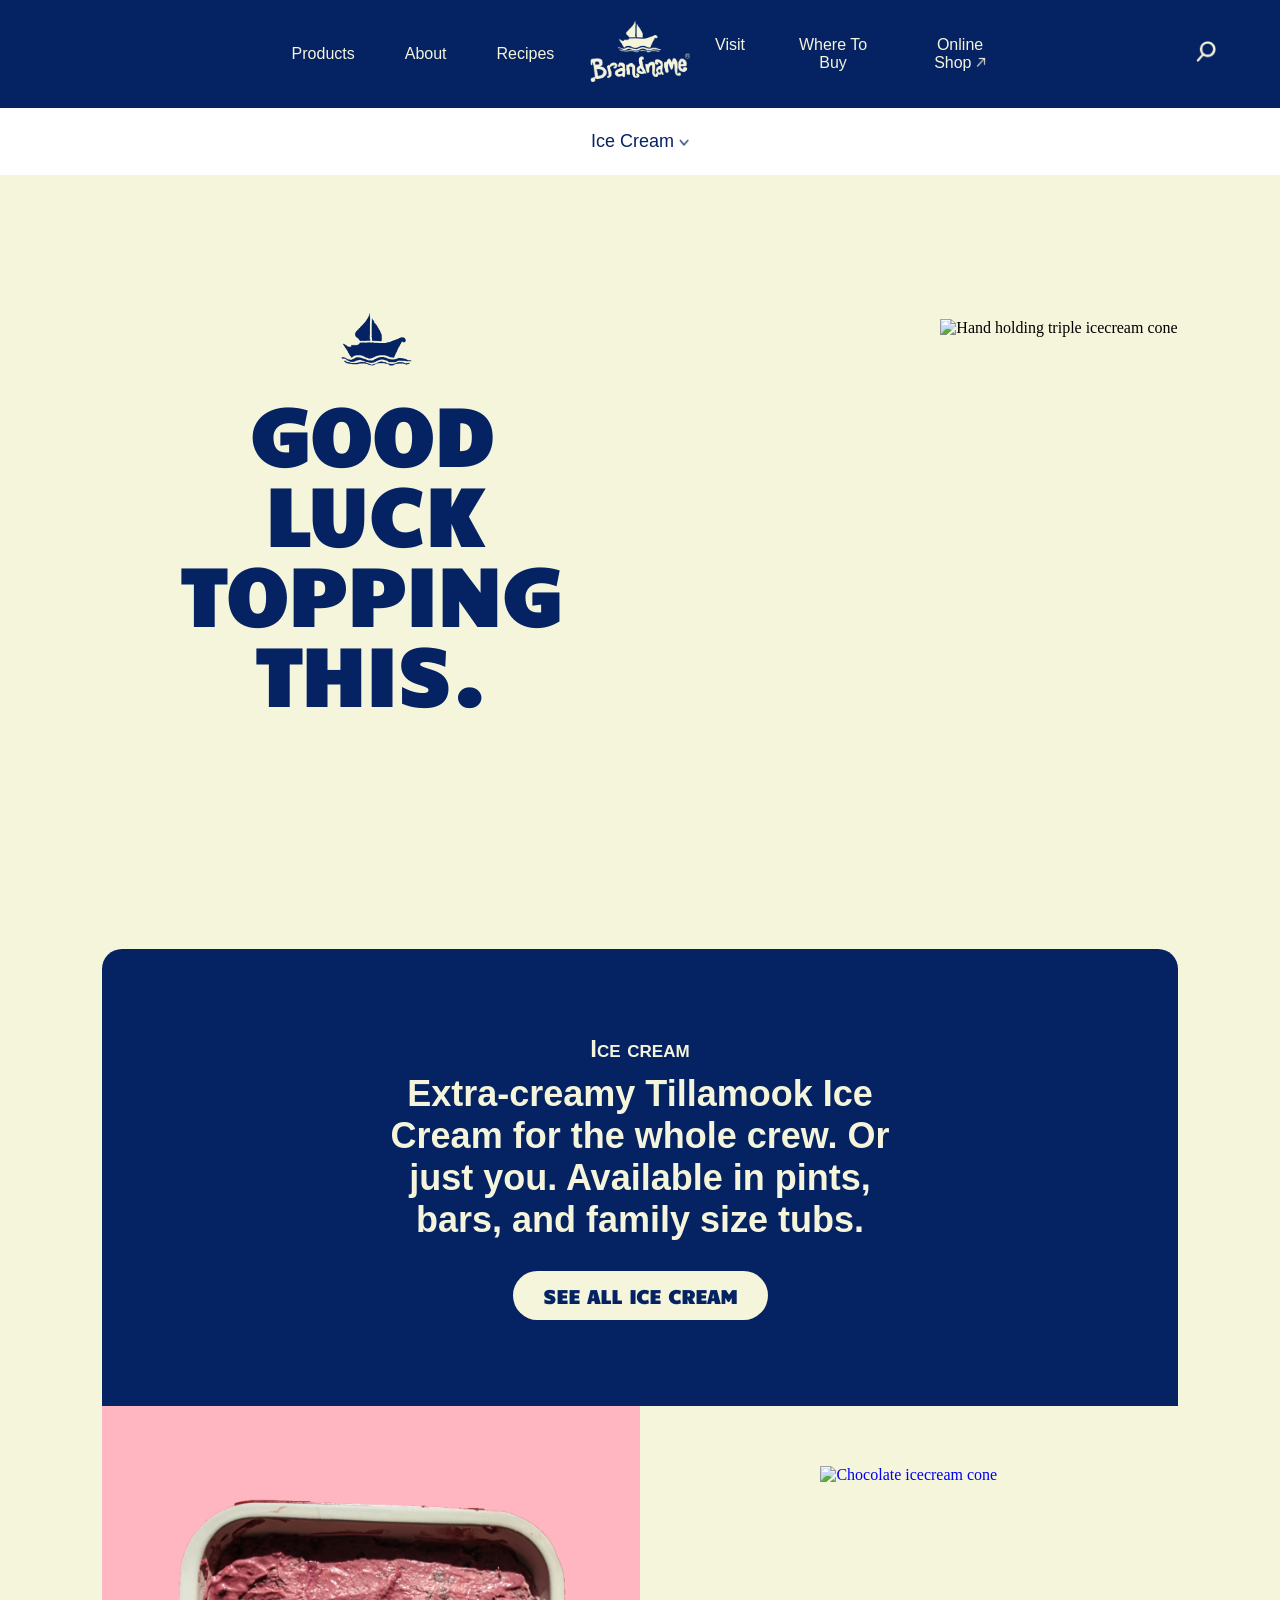
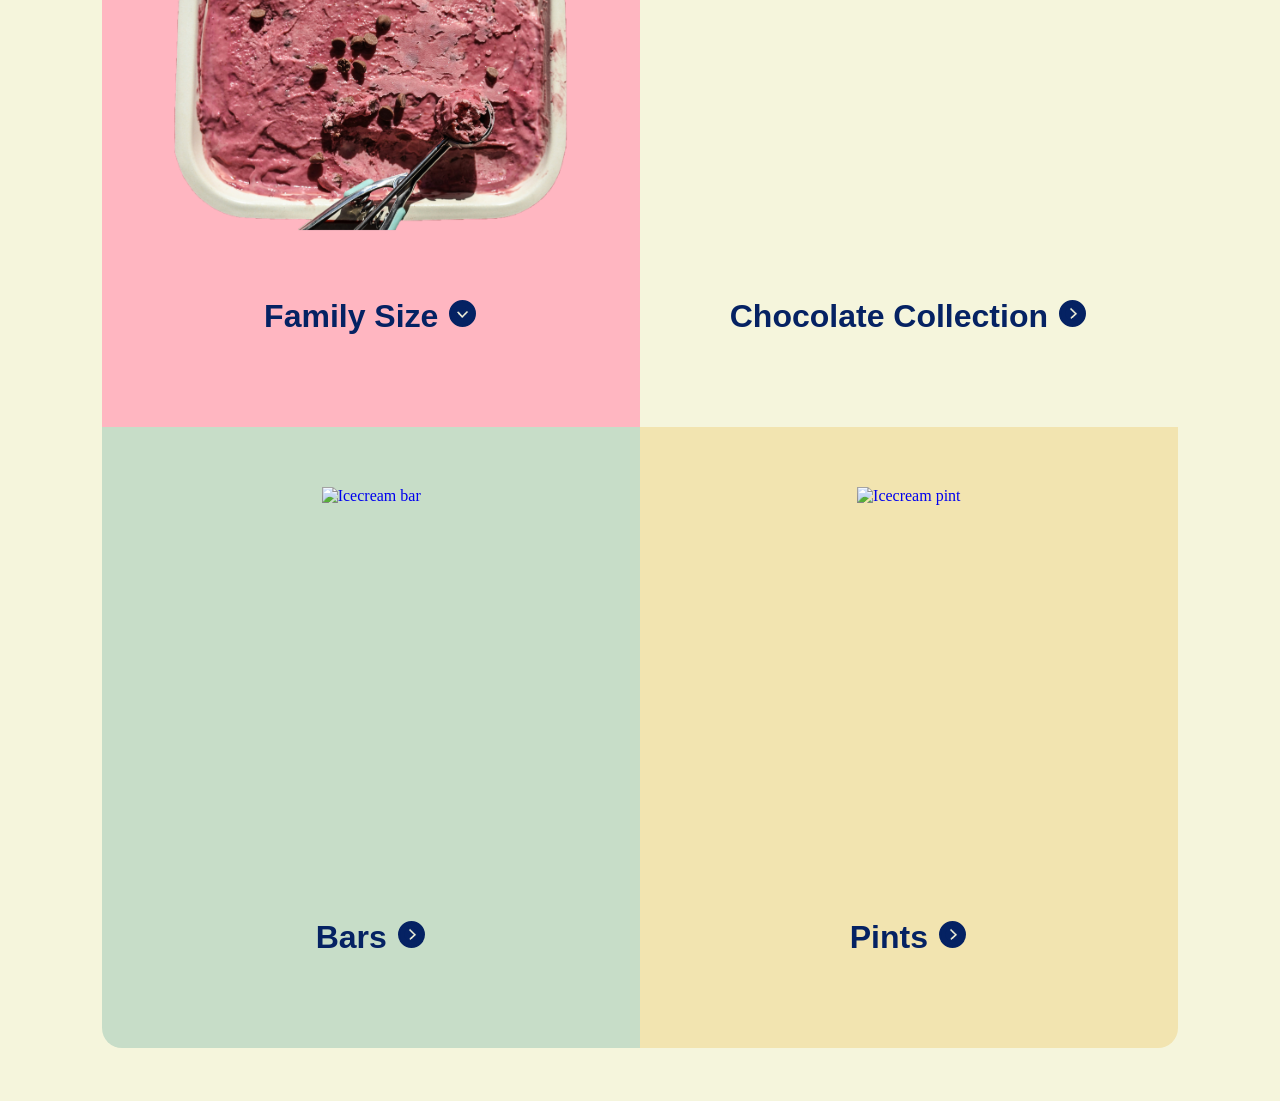
==== index.html @ 920a6fcf "Phase1 Incomplete webpage" ====
<!DOCTYPE html>
<html lang="en">
<head>
  <meta charset="UTF-8">
  <meta name="viewport" content="width=device-width, initial-scale=1.0">
  <title>Ice Cream: Brandname Ice Cream and Frozen Dessert - Brandname</title>
  <link rel="icon" type="image/x-icon" href="./images/sailboat-favicon-2.png">
  <link rel="stylesheet" href="./style.css">
</head>
<body>
  <nav>
    <div class="top-nav">
      <!-- <div class="top-nav-container"> -->
        <div class="links">
          <a href="./products.html">Products</a>
          <a href="./about.html">About</a>
          <a href="./recipes.html">Recipes</a>
        </div>
        <div><img src="./images/brandname-logo-7.png" alt="Sailboat image" width="100"></div>
        <div class="links">
          <a href="./visit.html">Visit</a>
          <a href="./where-to-buy.html">Where To Buy</a>
          <a href="./online-shop.html">Online Shop <img src="./images/arrow-icon.png" alt="arrow-icon" width="10"></a>
        </div>
        <div class="search-icon">
          <img src="./images/Search-icon.png" alt="Search-icon" width="20">
        </div>
      <!-- </div> -->
    </div>
    <div class="bottom-nav">
      <p>Ice Cream <img src="./images/down-arrow.png" alt="down-arrow icon" width="10"></p>
    </div>
  </nav>
  <main>
    <section class="half-n-half">
      <div class="text-half">
        <img src="./images/sailboat-blue.png" alt="blue sailboat icon" width="100">
        <h2>GOOD<br> LUCK<br> TOPPING<br> THIS.</h2>
      </div>
      <div class="img-half">
        <img src="./images/triple-icecream-cone-2.png" alt="Hand holding triple icecream cone">
      </div>
    </section>
    <section class="icecream-selection">
      <div class="description-banner">
        <span>Ice cream</span>
        <h2>Extra-creamy Tillamook Ice Cream for the whole crew. Or just you. Available in pints, bars, and family size tubs.</h2>
        <a href="./all-icecream.html">SEE ALL ICE CREAM</a>
      </div>
      <div class="icecream-options">
        <a href="./family-size.html" class="icecream-square" id="icecream-one">
          <img src="./images/icecream-tub-2.png" alt="Tub of pink icecream" height="400">
          <h3>Family Size <img src="./images/right-arrow-blue.png" alt="right arrow icon" width="15"></h3>
        </a>
        <a href="./chocolate.html" class="icecream-square" id="icecream-two">
          <img src="./images/chocolate-cone.png" alt="Chocolate icecream cone" height="400">
          <h3>Chocolate Collection <img src="./images/right-arrow-blue.png" alt="right arrow icon" width="15"></h3>
        </a>
        <a href="./icecream-bars.html" class="icecream-square" id="icecream-three">
          <img src="./images/choc-icecream-bar-2.png" alt="Icecream bar" height="400">
          <h3>Bars <img src="./images/right-arrow-blue.png" alt="" width="15"></h3>
        </a>
        <a href="./pints.html" class="icecream-square" id="icecream-four">
          <img src="./images/Icecream-pint-2.png" alt="Icecream pint" height="400">
          <h3>Pints <img src="./images/right-arrow-blue.png" alt="right arrow icon" width="15"></h3>
        </a>
      </div>
    </section>
  </main>
  <footer></footer>
</body>
</html>
---- style.css ----
@font-face {
  font-family: Candal;
  src: url('./Candal/Candal-Regular.ttf');
}

body {
  background-color: #f5f5dc;
  margin: 0px;
}
.top-nav {
  background-color: #052263;
  width: 100%;
  box-sizing: border-box;
  display: flex;
  justify-content: center;

  padding: 5px 20%;

  display: flex;
  justify-content: space-evenly;
  align-items: center;
  text-align: center;
  font-family: 'Trebuchet MS', 'Lucida Sans Unicode', 'Lucida Grande', 'Lucida Sans', Arial, sans-serif;

}
/* .top-nav-container {
  border: 2px solid black;
  display: flex;
  justify-content: space-evenly;
  align-items: center;
  text-align: center;
  font-family: 'Trebuchet MS', 'Lucida Sans Unicode', 'Lucida Grande', 'Lucida Sans', Arial, sans-serif;
} */
.links {
  padding: 25px 0px;
  display: flex;
  justify-content: center;

  width: 100%;
}
.links a {
  color: beige;
  text-decoration: none;
  padding: 6px 25px;
}
.links a:hover {
  background-color: #243a71;
  border-radius: 20px;
}
.search-icon {
  position: absolute;
  right: 5%;
  cursor: pointer;
}
.bottom-nav {
  background-color: white;
  color: #052263;
  box-sizing: border-box;
  width: 100%;
  padding: 5px;
  text-align: center;
  font-family: Arial, Helvetica, sans-serif;
  font-size: large;
}
.icon-circle {
  border-radius: 50%;
  background-color: beige;
  padding: 5px;
}


main {
  padding: 0% 8%;
}
.half-n-half {
  display: flex;
  box-sizing: border-box;
  width: 100%;
  height: 80vh;
  /* margin-top: 0px;
  margin: 5% auto; */
}
.text-half {
  width: 50%;
  display: flex;
  justify-content: center;
  align-items: center;
  flex-direction: column;
}
.text-half h2 {
  font-family: Candal;
  font-size: 5em;
  font-weight: 900;
  line-height: 100%;
  color: #052263;
  text-align: center;
  margin-top: 0%;
}
.img-half {
  width: 50%;
  display: flex;
  justify-content: right;
  align-items: end;
}
.img-half > img {
  height: 80%;
  float: right;
}

.icecream-selection {
  margin: 5% 0%;
}
.description-banner {
  background-color: #052263;
  color: #f5f5dc;
  display: flex;
  flex-direction: column;
  justify-content: center;
  align-items: center;
  padding: 8% 25%;
  font-family:  'Gill Sans', 'Gill Sans MT', Calibri, 'Trebuchet MS', sans-serif;
  font-size: 150%;
  font-weight: 100;
  text-align: center;
  border-radius: 20px 20px 0px 0px;
}
.description-banner span {
  font-variant: small-caps;
  font-size: 100%;
  font-weight: bold;
}
.description-banner h2 {
  margin-top: 10px;
}
.description-banner a {
  text-decoration: none;
  background-color: #f5f5dc;
  color: #052263;
  font-family: Candal;
  font-size: 80%;
  font-weight: bold;
  padding: 12px 30px;
  border-radius: 50px;
}
.icecream-options {
  display: flex;
  flex-wrap: wrap;
}
.icecream-options a {
  width: 50%;
  text-decoration: none;
}
.icecream-square {
  box-sizing: border-box;
  display: flex;
  justify-content: center;
  align-items: center;
  flex-direction: column;
  width: 50%;
  padding: 60px;
}
.icecream-square h3 {
  color: #052263;
  font-family: 'Trebuchet MS', 'Lucida Sans Unicode', 'Lucida Grande', 'Lucida Sans', Arial, sans-serif;
  font-size: 200%;
  font-weight: bold;
  text-align: center;
}
h3 > img {
  background-color: #052263;
  border: 2px solid #052263;
  border-radius: 50%;
  padding: 4px;
  margin: 0px 2px;
}
#icecream-one {
  background-color: lightpink;
}
#icecream-one img {
  rotate: 90deg;
}
#icecream-two {
  background-color: #f5f5dc;
}
#icecream-three {
  background-color: #c7ddc8;
  border-bottom-left-radius: 20px;
}
#icecream-four {
  background-color: #f2e4b0;
  border-bottom-right-radius: 20px;
}
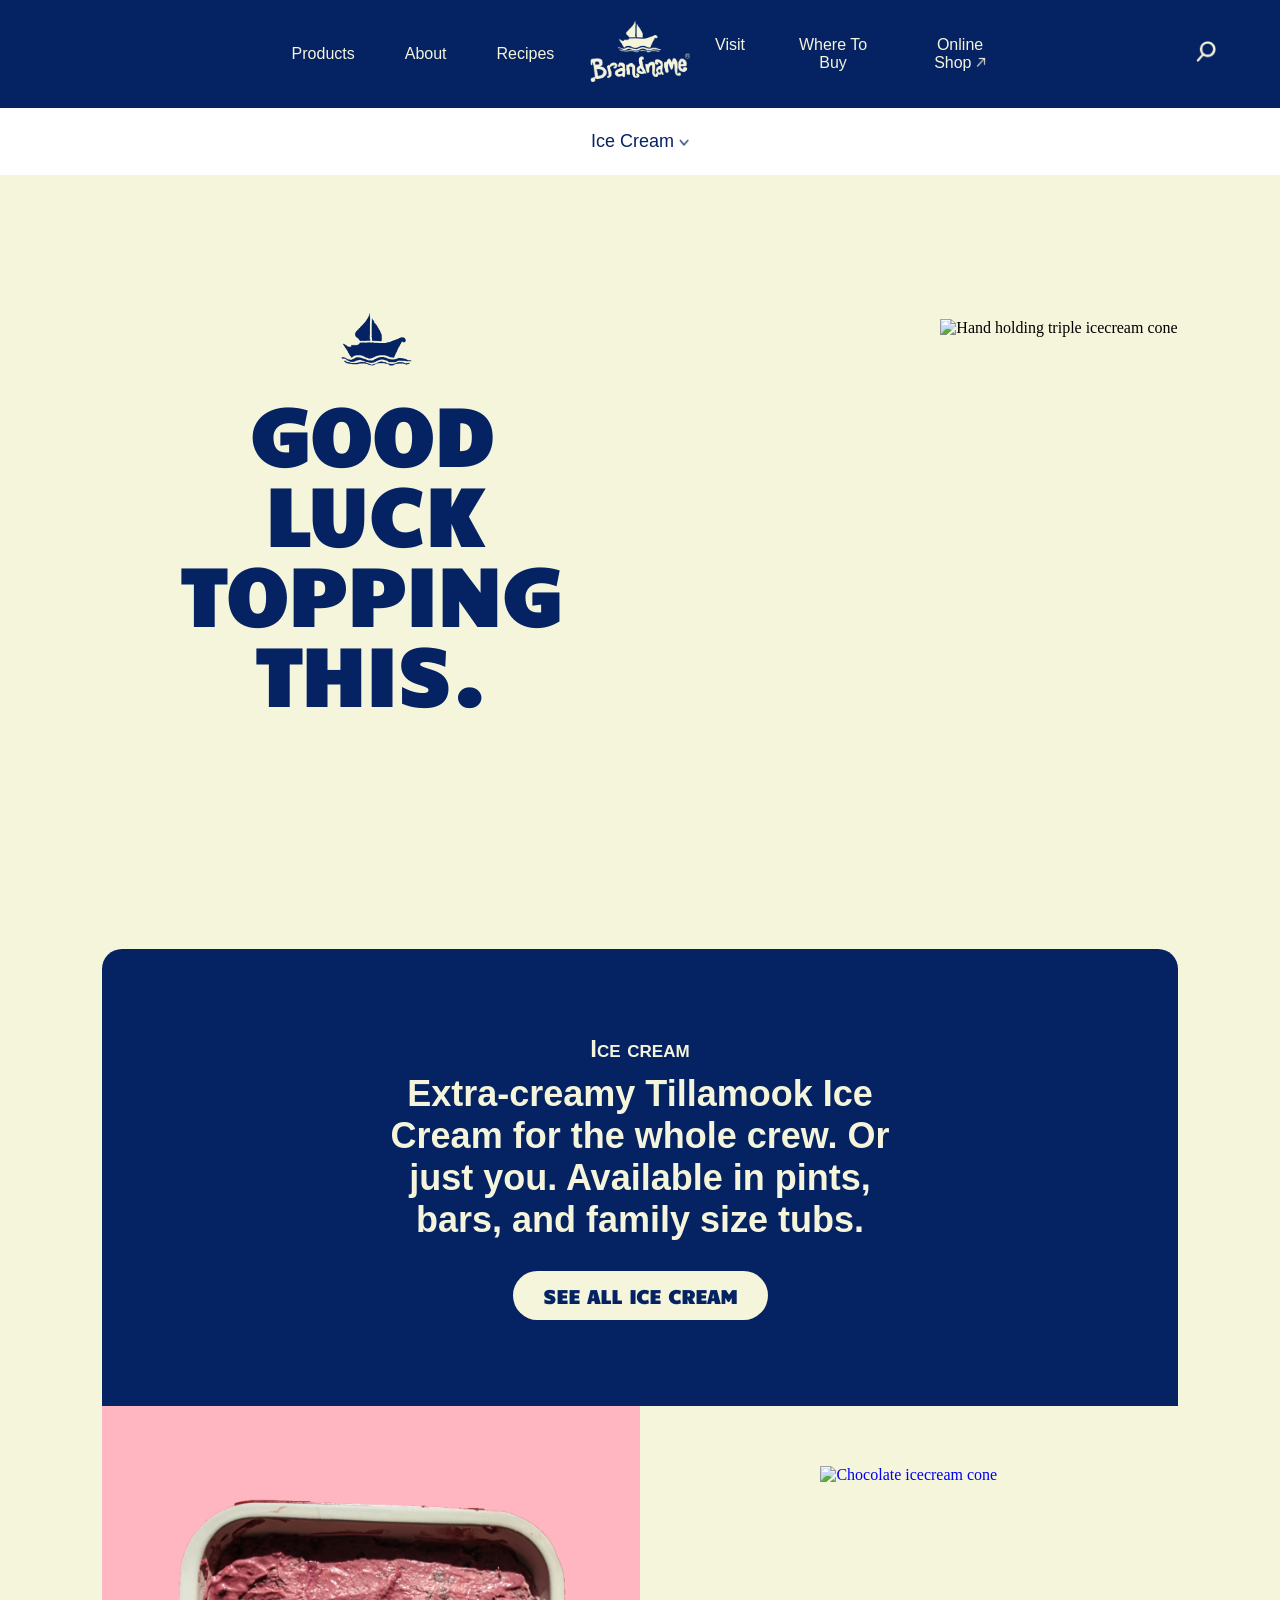
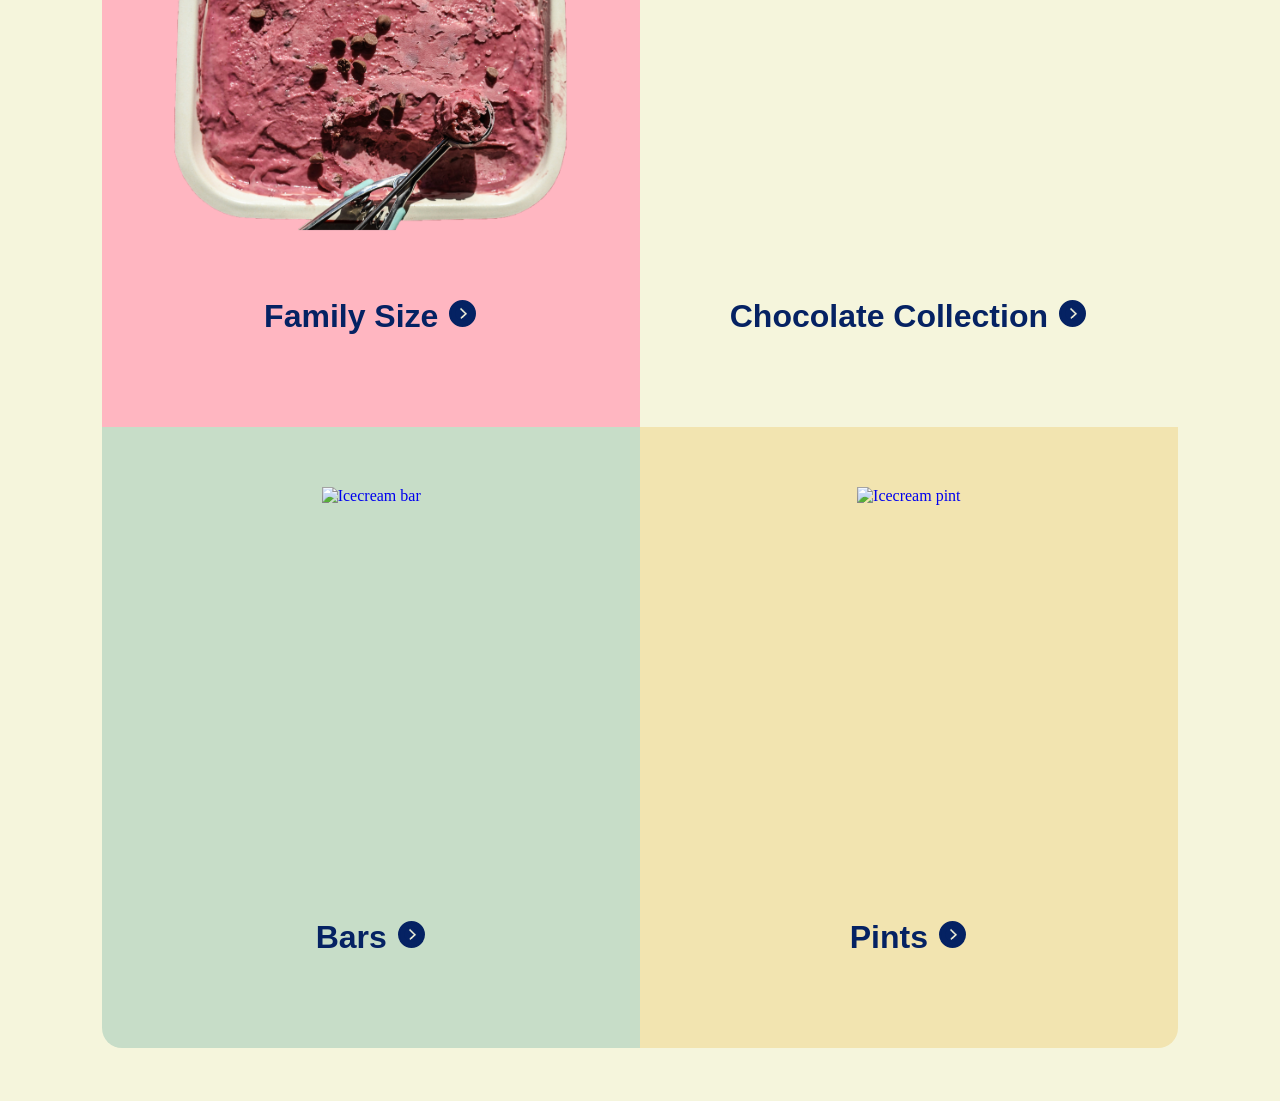
==== commit a786589f: "Centered undeveloped pages Centered the text on the linked-to pages that have not been developed." ====
--- a/index.html
+++ b/index.html
@@ -49,7 +49,7 @@
       </div>
       <div class="icecream-options">
         <a href="./family-size.html" class="icecream-square" id="icecream-one">
-          <img src="./images/icecream-tub-2.png" alt="Tub of pink icecream" height="400">
+          <img src="./images/icecream-tub-2.png" alt="Tub of pink icecream" height="400" id="rotate">
           <h3>Family Size <img src="./images/right-arrow-blue.png" alt="right arrow icon" width="15"></h3>
         </a>
         <a href="./chocolate.html" class="icecream-square" id="icecream-two">
--- a/style.css
+++ b/style.css
@@ -176,7 +176,7 @@
 #icecream-one {
   background-color: lightpink;
 }
-#icecream-one img {
+#rotate {
   rotate: 90deg;
 }
 #icecream-two {
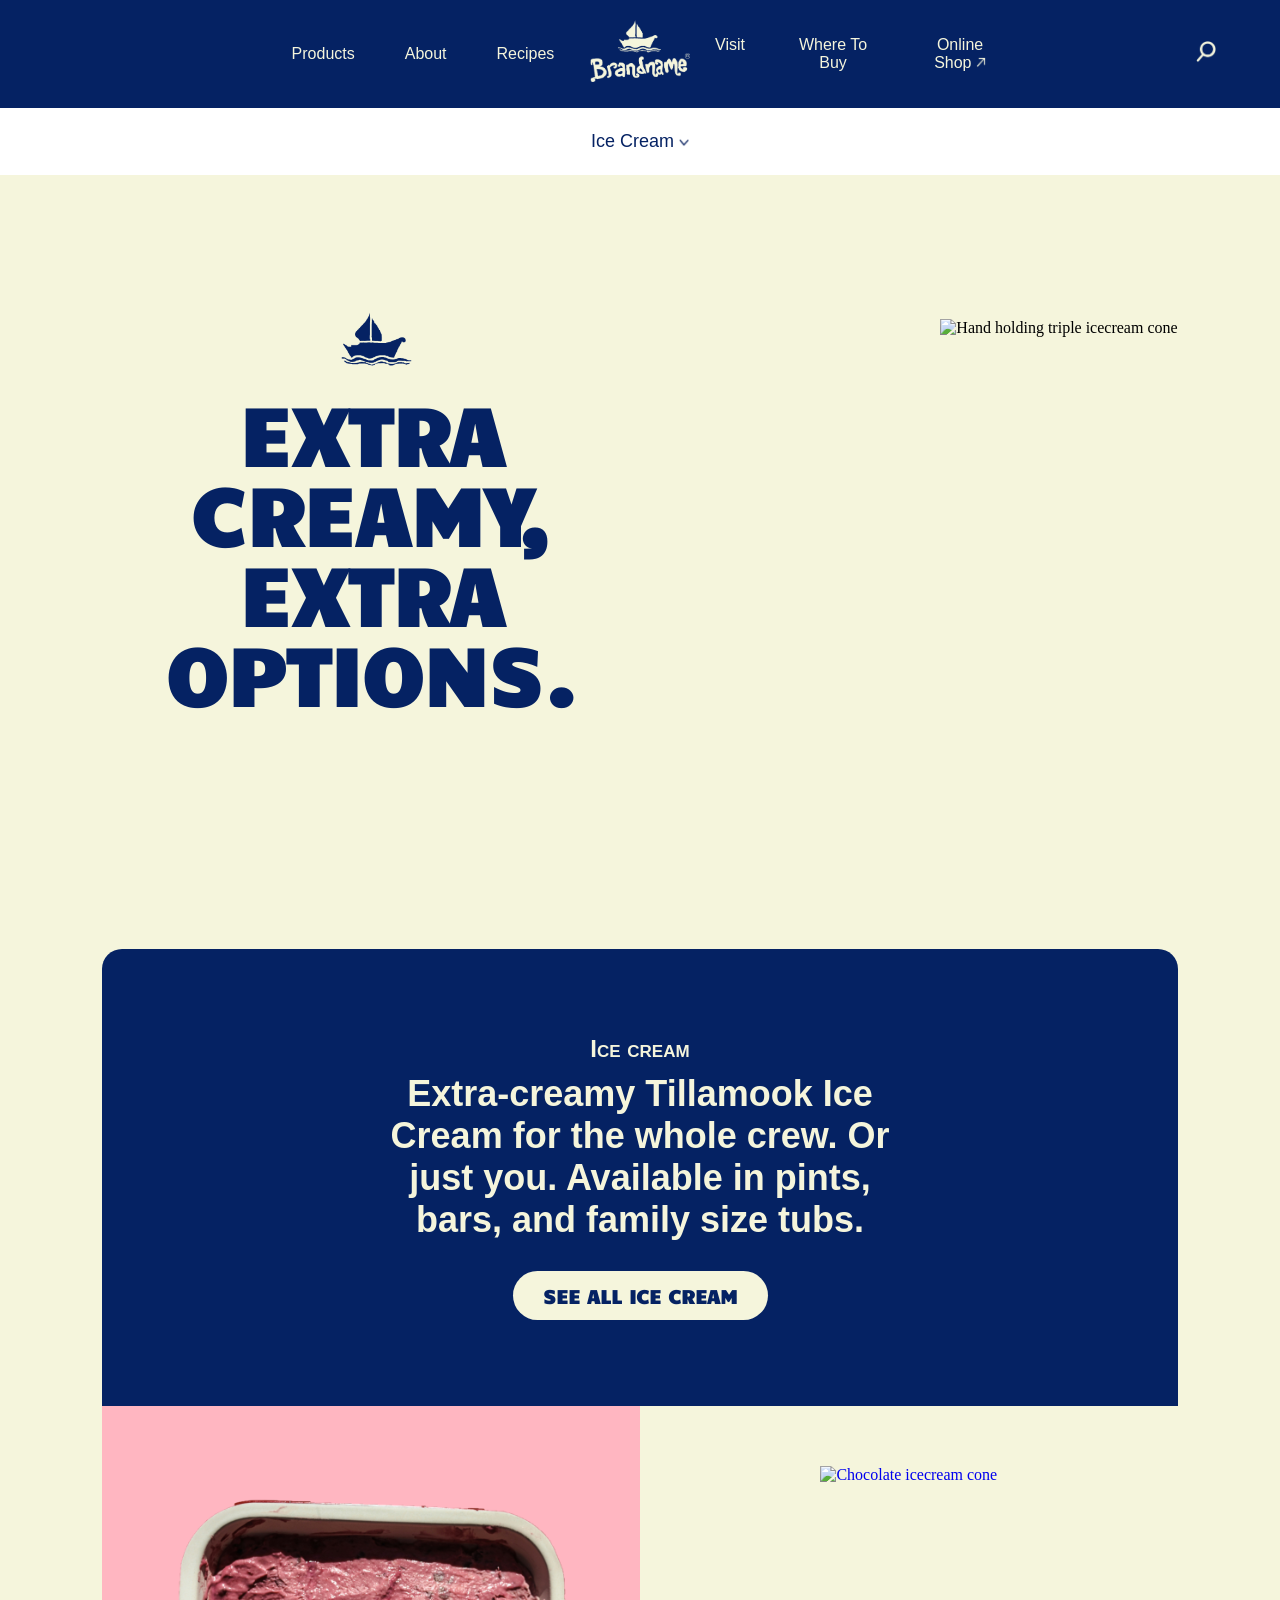
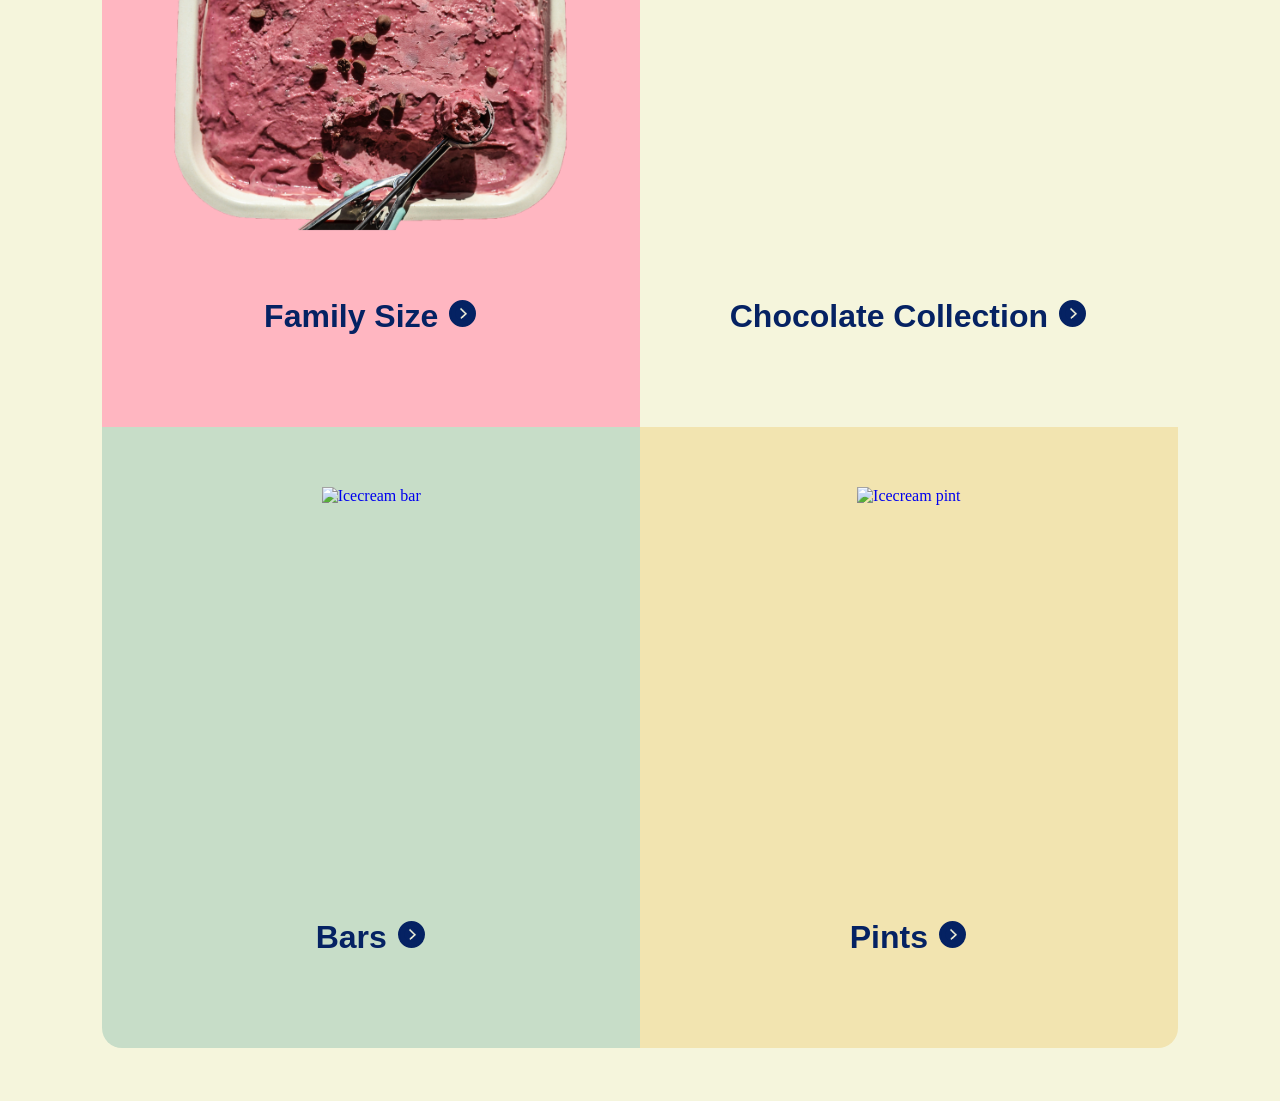
==== commit 9315a428: "Updated title text" ====
--- a/index.html
+++ b/index.html
@@ -35,7 +35,7 @@
     <section class="half-n-half">
       <div class="text-half">
         <img src="./images/sailboat-blue.png" alt="blue sailboat icon" width="100">
-        <h2>GOOD<br> LUCK<br> TOPPING<br> THIS.</h2>
+        <h2>EXTRA<br> CREAMY,<br> EXTRA<br> OPTIONS.</h2>
       </div>
       <div class="img-half">
         <img src="./images/triple-icecream-cone-2.png" alt="Hand holding triple icecream cone">
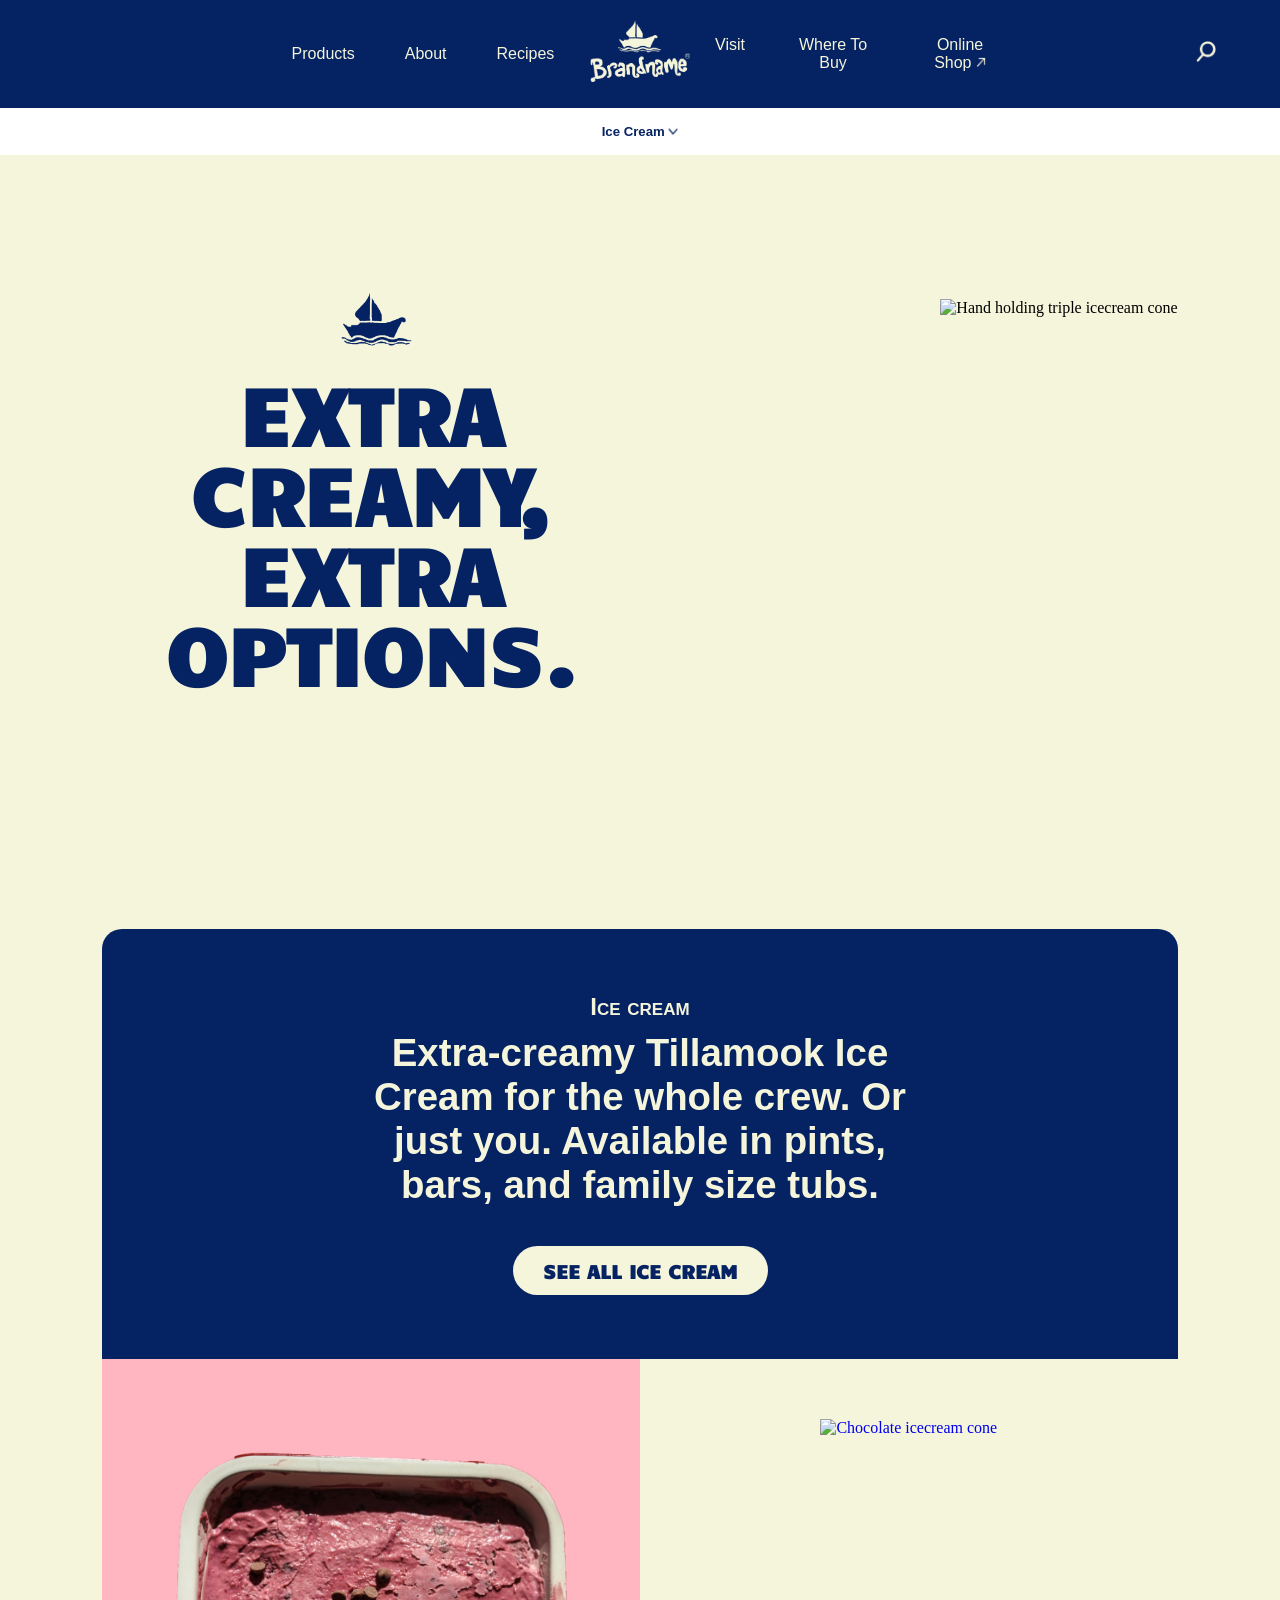
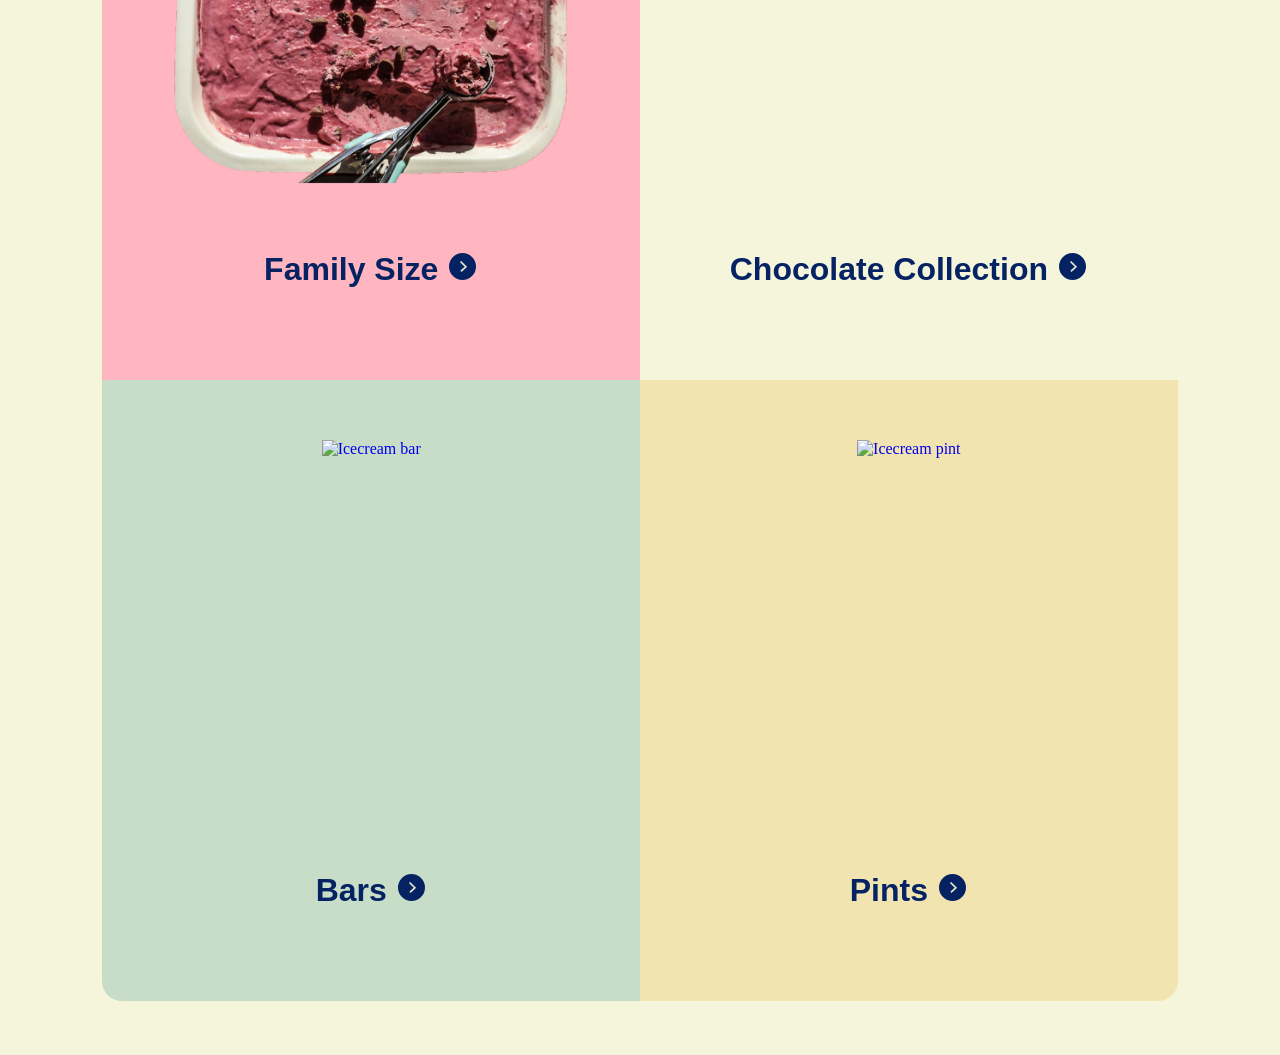
==== commit 614a061d: "Adjusted headings layout Changed which items were h1, h2, p, ect." ====
--- a/index.html
+++ b/index.html
@@ -28,9 +28,10 @@
       <!-- </div> -->
     </div>
     <div class="bottom-nav">
-      <p>Ice Cream <img src="./images/down-arrow.png" alt="down-arrow icon" width="10"></p>
+      <h1>Ice Cream <img src="./images/down-arrow.png" alt="down-arrow icon" width="10"></h1>
     </div>
   </nav>
+
   <main>
     <section class="half-n-half">
       <div class="text-half">
@@ -43,8 +44,8 @@
     </section>
     <section class="icecream-selection">
       <div class="description-banner">
-        <span>Ice cream</span>
-        <h2>Extra-creamy Tillamook Ice Cream for the whole crew. Or just you. Available in pints, bars, and family size tubs.</h2>
+        <h2>Ice cream</h2>
+        <p>Extra-creamy Tillamook Ice Cream for the whole crew. Or just you. Available in pints, bars, and family size tubs.</p>
         <a href="./all-icecream.html">SEE ALL ICE CREAM</a>
       </div>
       <div class="icecream-options">
--- a/style.css
+++ b/style.css
@@ -60,7 +60,8 @@
   padding: 5px;
   text-align: center;
   font-family: Arial, Helvetica, sans-serif;
-  font-size: large;
+  font-size: 55%;
+  font-weight: 100;
 }
 .icon-circle {
   border-radius: 50%;
@@ -117,20 +118,23 @@
   flex-direction: column;
   justify-content: center;
   align-items: center;
-  padding: 8% 25%;
+  padding: 6% 25%;
   font-family:  'Gill Sans', 'Gill Sans MT', Calibri, 'Trebuchet MS', sans-serif;
   font-size: 150%;
   font-weight: 100;
   text-align: center;
   border-radius: 20px 20px 0px 0px;
 }
-.description-banner span {
+.description-banner h2 {
   font-variant: small-caps;
   font-size: 100%;
   font-weight: bold;
+  margin: 0px;
 }
-.description-banner h2 {
+.description-banner p {
   margin-top: 10px;
+  font-weight: bold;
+  font-size: 160%;
 }
 .description-banner a {
   text-decoration: none;
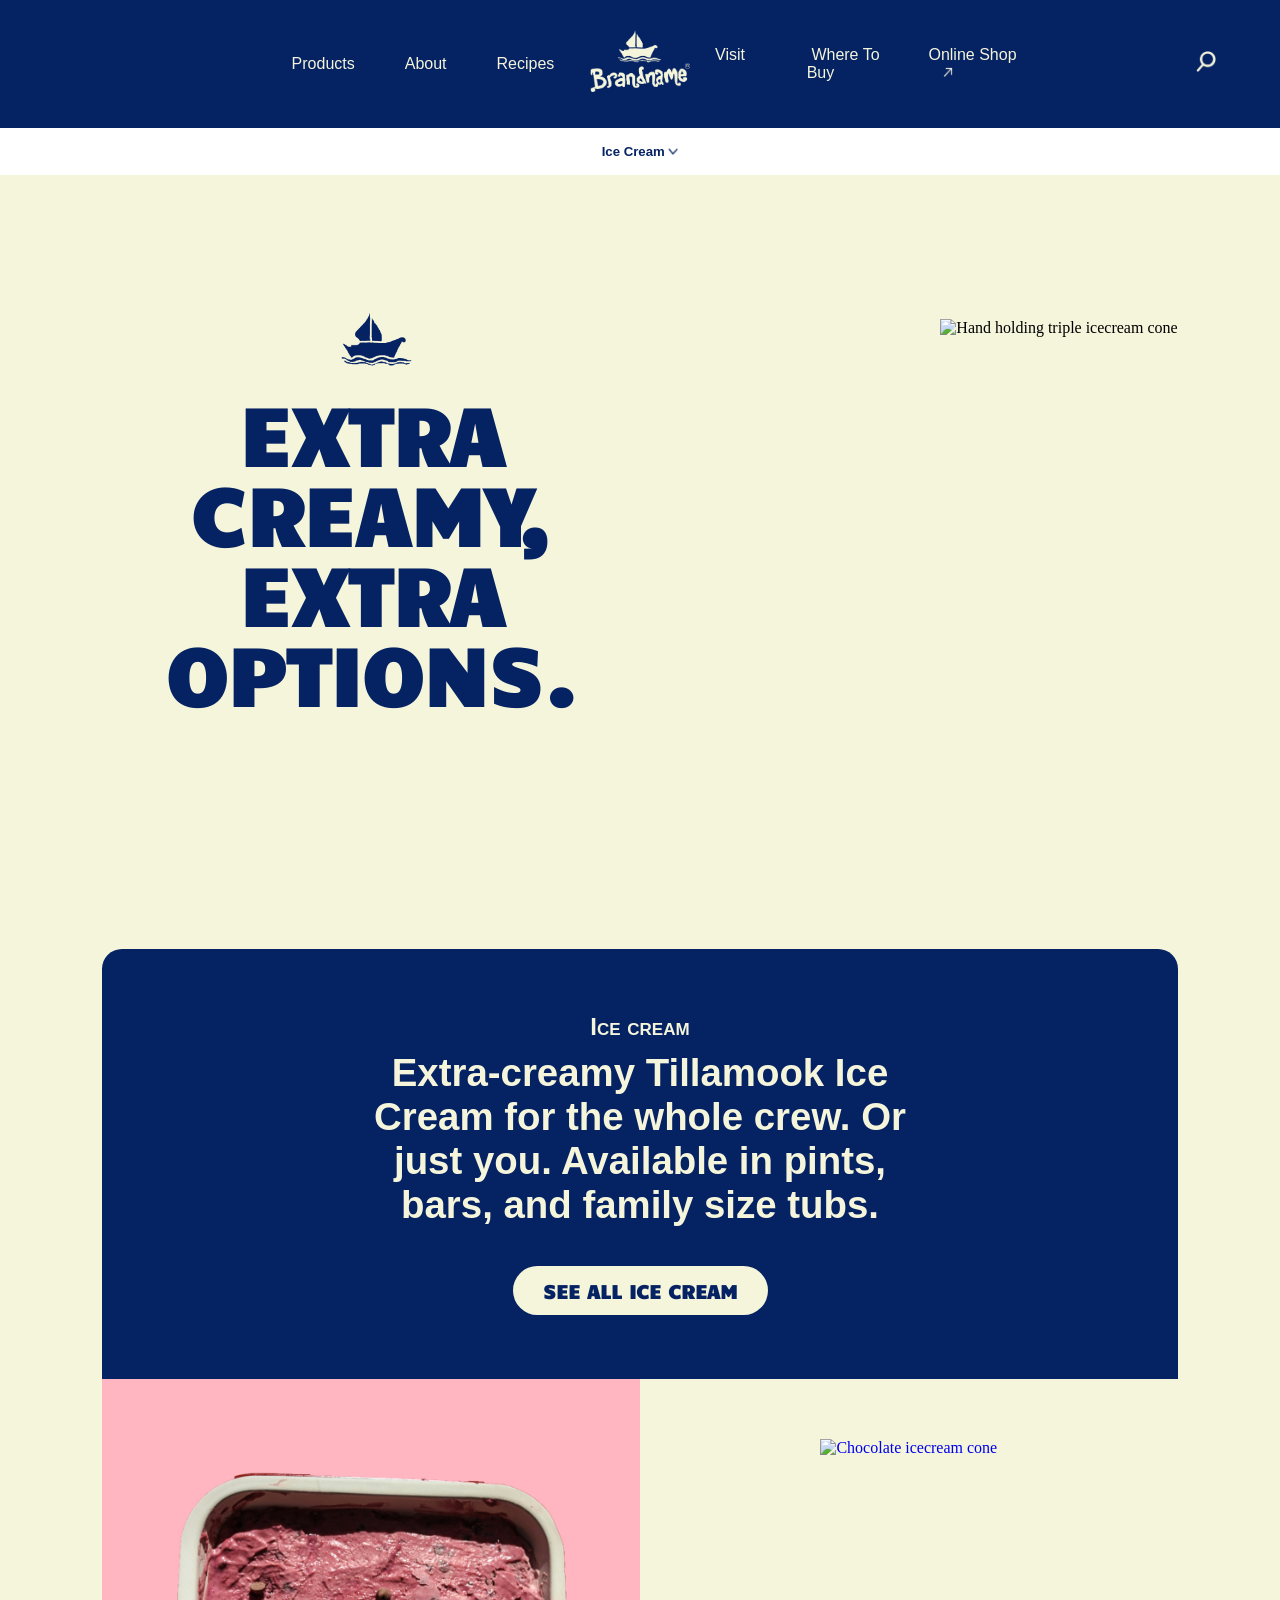
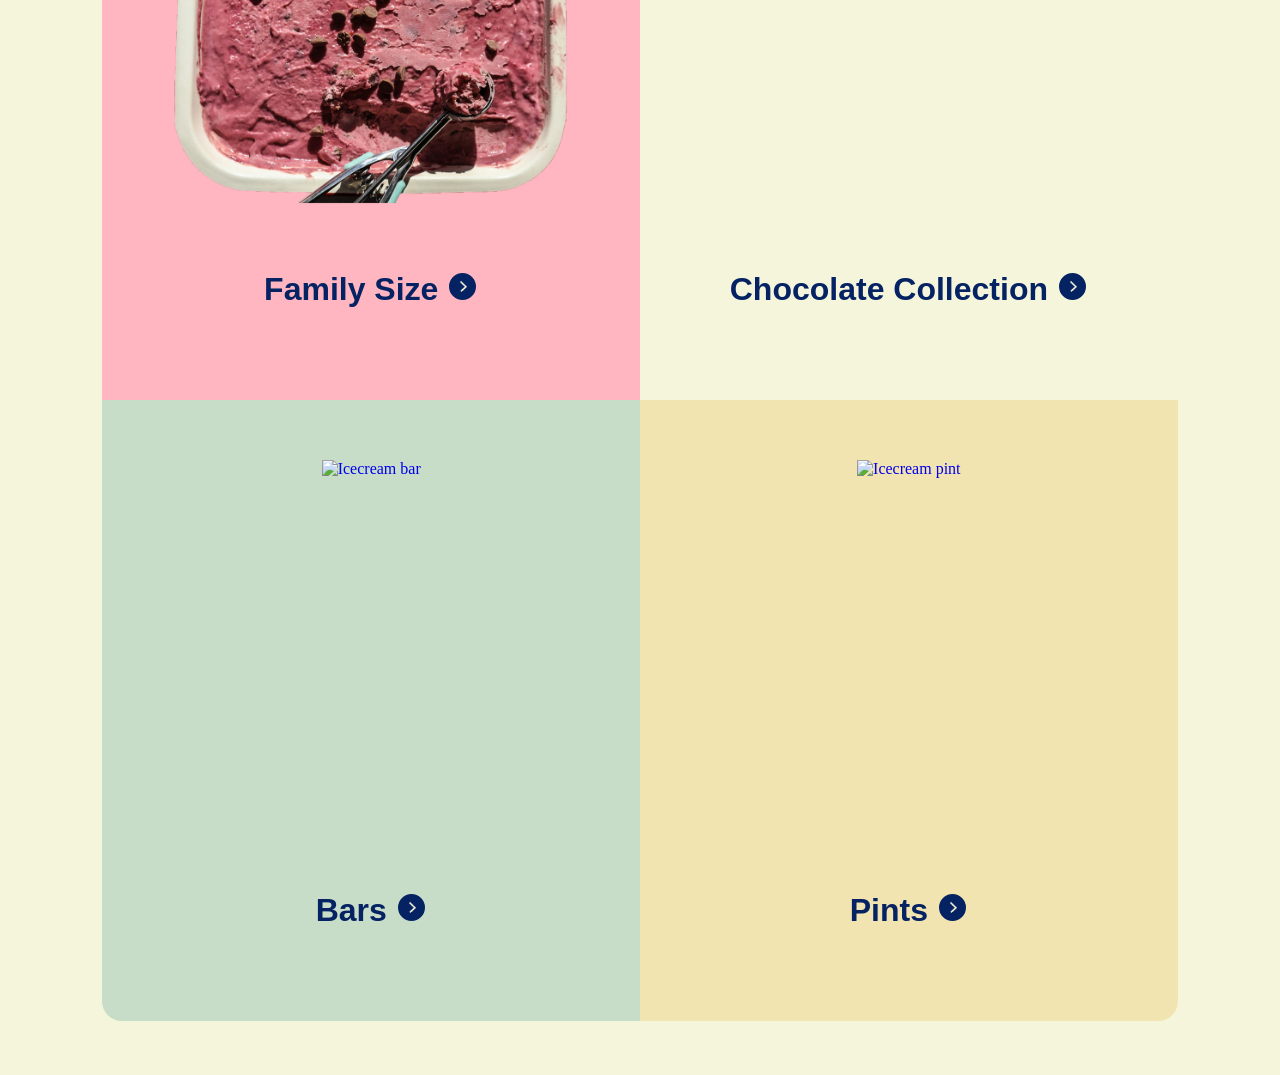
==== commit 1838d61f: "Optimized HTML structure Optimized HTML structure for accessibility and cleanliness of code.  - Chan" ====
--- a/index.html
+++ b/index.html
@@ -8,29 +8,29 @@
   <link rel="stylesheet" href="./style.css">
 </head>
 <body>
-  <nav>
-    <div class="top-nav">
-      <!-- <div class="top-nav-container"> -->
-        <div class="links">
-          <a href="./products.html">Products</a>
-          <a href="./about.html">About</a>
-          <a href="./recipes.html">Recipes</a>
-        </div>
-        <div><img src="./images/brandname-logo-7.png" alt="Sailboat image" width="100"></div>
-        <div class="links">
-          <a href="./visit.html">Visit</a>
-          <a href="./where-to-buy.html">Where To Buy</a>
-          <a href="./online-shop.html">Online Shop <img src="./images/arrow-icon.png" alt="arrow-icon" width="10"></a>
-        </div>
-        <div class="search-icon">
+  <header>
+    <nav>
+      <div id="top-nav">
+        <ul class="nav-links">
+          <li><a href="./products.html">Products</a></li>
+          <li><a href="./about.html">About</a></li>
+          <li><a href="./recipes.html">Recipes</a></li>
+        </ul>
+        <div id="main-logo"><img src="./images/brandname-logo-7.png" alt="Sailboat image" width="100"></div>
+        <ul class="nav-links">
+          <li><a href="./visit.html">Visit</a></li>
+          <li><a href="./where-to-buy.html">Where To Buy</a></li>
+          <li><a href="./online-shop.html">Online Shop <img src="./images/arrow-icon.png" alt="arrow-icon" width="10"></a></li>
+        </ul>
+        <div id="search-icon">
           <img src="./images/Search-icon.png" alt="Search-icon" width="20">
         </div>
-      <!-- </div> -->
-    </div>
-    <div class="bottom-nav">
-      <h1>Ice Cream <img src="./images/down-arrow.png" alt="down-arrow icon" width="10"></h1>
-    </div>
-  </nav>
+      </div>
+      <div id="bottom-nav">
+        <h1>Ice Cream <img src="./images/down-arrow.png" alt="down-arrow icon" width="10"></h1>
+      </div>
+    </nav>
+  </header>
 
   <main>
     <section class="half-n-half">
@@ -42,32 +42,43 @@
         <img src="./images/triple-icecream-cone-2.png" alt="Hand holding triple icecream cone">
       </div>
     </section>
-    <section class="icecream-selection">
-      <div class="description-banner">
+
+    <section id="icecream-selection">
+      <div id="icecream-description">
         <h2>Ice cream</h2>
         <p>Extra-creamy Tillamook Ice Cream for the whole crew. Or just you. Available in pints, bars, and family size tubs.</p>
         <a href="./all-icecream.html">SEE ALL ICE CREAM</a>
       </div>
-      <div class="icecream-options">
-        <a href="./family-size.html" class="icecream-square" id="icecream-one">
+      <div id="icecream-categories">
+        <a href="./family-size.html" class="icecream-type" id="family-size">
           <img src="./images/icecream-tub-2.png" alt="Tub of pink icecream" height="400" id="rotate">
           <h3>Family Size <img src="./images/right-arrow-blue.png" alt="right arrow icon" width="15"></h3>
         </a>
-        <a href="./chocolate.html" class="icecream-square" id="icecream-two">
+        <a href="./chocolate.html" class="icecream-type" id="chocolate-collection">
           <img src="./images/chocolate-cone.png" alt="Chocolate icecream cone" height="400">
           <h3>Chocolate Collection <img src="./images/right-arrow-blue.png" alt="right arrow icon" width="15"></h3>
         </a>
-        <a href="./icecream-bars.html" class="icecream-square" id="icecream-three">
+        <a href="./icecream-bars.html" class="icecream-type" id="icecream-bars">
           <img src="./images/choc-icecream-bar-2.png" alt="Icecream bar" height="400">
-          <h3>Bars <img src="./images/right-arrow-blue.png" alt="" width="15"></h3>
+          <h3>Bars <img src="./images/right-arrow-blue.png" alt="right arrow icon" width="15"></h3>
         </a>
-        <a href="./pints.html" class="icecream-square" id="icecream-four">
+        <a href="./pints.html" class="icecream-type" id="icecream-pints">
           <img src="./images/Icecream-pint-2.png" alt="Icecream pint" height="400">
           <h3>Pints <img src="./images/right-arrow-blue.png" alt="right arrow icon" width="15"></h3>
         </a>
       </div>
     </section>
+
+    <section id="pairings"></section>
+    <section id="new-flavors"></section>
+    <section id="recipes"></section>
+    <section id="story"></section>
+    <section id="locations"></section>
   </main>
-  <footer></footer>
+  <footer>
+    <div id="subscribe"></div>
+    <div id="extra-nav-links"></div>
+    <div id="copyright"></div>
+  </footer>
 </body>
 </html>
--- a/style.css
+++ b/style.css
@@ -7,7 +7,7 @@
   background-color: #f5f5dc;
   margin: 0px;
 }
-.top-nav {
+#top-nav {
   background-color: #052263;
   width: 100%;
   box-sizing: border-box;
@@ -23,36 +23,32 @@
   font-family: 'Trebuchet MS', 'Lucida Sans Unicode', 'Lucida Grande', 'Lucida Sans', Arial, sans-serif;
 
 }
-/* .top-nav-container {
-  border: 2px solid black;
-  display: flex;
-  justify-content: space-evenly;
-  align-items: center;
-  text-align: center;
-  font-family: 'Trebuchet MS', 'Lucida Sans Unicode', 'Lucida Grande', 'Lucida Sans', Arial, sans-serif;
-} */
-.links {
+.nav-links {
   padding: 25px 0px;
   display: flex;
   justify-content: center;
-
   width: 100%;
+  list-style: none;
 }
-.links a {
+.nav-links ul {
+  display: flex;
+  justify-content: center;
+}
+.nav-links a {
   color: beige;
   text-decoration: none;
   padding: 6px 25px;
 }
-.links a:hover {
+.nav-links a:hover {
   background-color: #243a71;
   border-radius: 20px;
 }
-.search-icon {
+#search-icon {
   position: absolute;
   right: 5%;
   cursor: pointer;
 }
-.bottom-nav {
+#bottom-nav {
   background-color: white;
   color: #052263;
   box-sizing: border-box;
@@ -78,8 +74,6 @@
   box-sizing: border-box;
   width: 100%;
   height: 80vh;
-  /* margin-top: 0px;
-  margin: 5% auto; */
 }
 .text-half {
   width: 50%;
@@ -108,10 +102,10 @@
   float: right;
 }
 
-.icecream-selection {
+#icecream-selection {
   margin: 5% 0%;
 }
-.description-banner {
+#icecream-description {
   background-color: #052263;
   color: #f5f5dc;
   display: flex;
@@ -125,18 +119,18 @@
   text-align: center;
   border-radius: 20px 20px 0px 0px;
 }
-.description-banner h2 {
+#icecream-description h2 {
   font-variant: small-caps;
   font-size: 100%;
   font-weight: bold;
   margin: 0px;
 }
-.description-banner p {
+#icecream-description p {
   margin-top: 10px;
   font-weight: bold;
   font-size: 160%;
 }
-.description-banner a {
+#icecream-description a {
   text-decoration: none;
   background-color: #f5f5dc;
   color: #052263;
@@ -146,15 +140,15 @@
   padding: 12px 30px;
   border-radius: 50px;
 }
-.icecream-options {
+#icecream-categories {
   display: flex;
   flex-wrap: wrap;
 }
-.icecream-options a {
+#icecream-categories a {
   width: 50%;
   text-decoration: none;
 }
-.icecream-square {
+.icecream-type {
   box-sizing: border-box;
   display: flex;
   justify-content: center;
@@ -163,7 +157,7 @@
   width: 50%;
   padding: 60px;
 }
-.icecream-square h3 {
+.icecream-type h3 {
   color: #052263;
   font-family: 'Trebuchet MS', 'Lucida Sans Unicode', 'Lucida Grande', 'Lucida Sans', Arial, sans-serif;
   font-size: 200%;
@@ -177,20 +171,20 @@
   padding: 4px;
   margin: 0px 2px;
 }
-#icecream-one {
+#family-size {
   background-color: lightpink;
 }
 #rotate {
   rotate: 90deg;
 }
-#icecream-two {
+#chocolate-collection {
   background-color: #f5f5dc;
 }
-#icecream-three {
+#icecream-bars {
   background-color: #c7ddc8;
   border-bottom-left-radius: 20px;
 }
-#icecream-four {
+#icecream-pints {
   background-color: #f2e4b0;
   border-bottom-right-radius: 20px;
 }
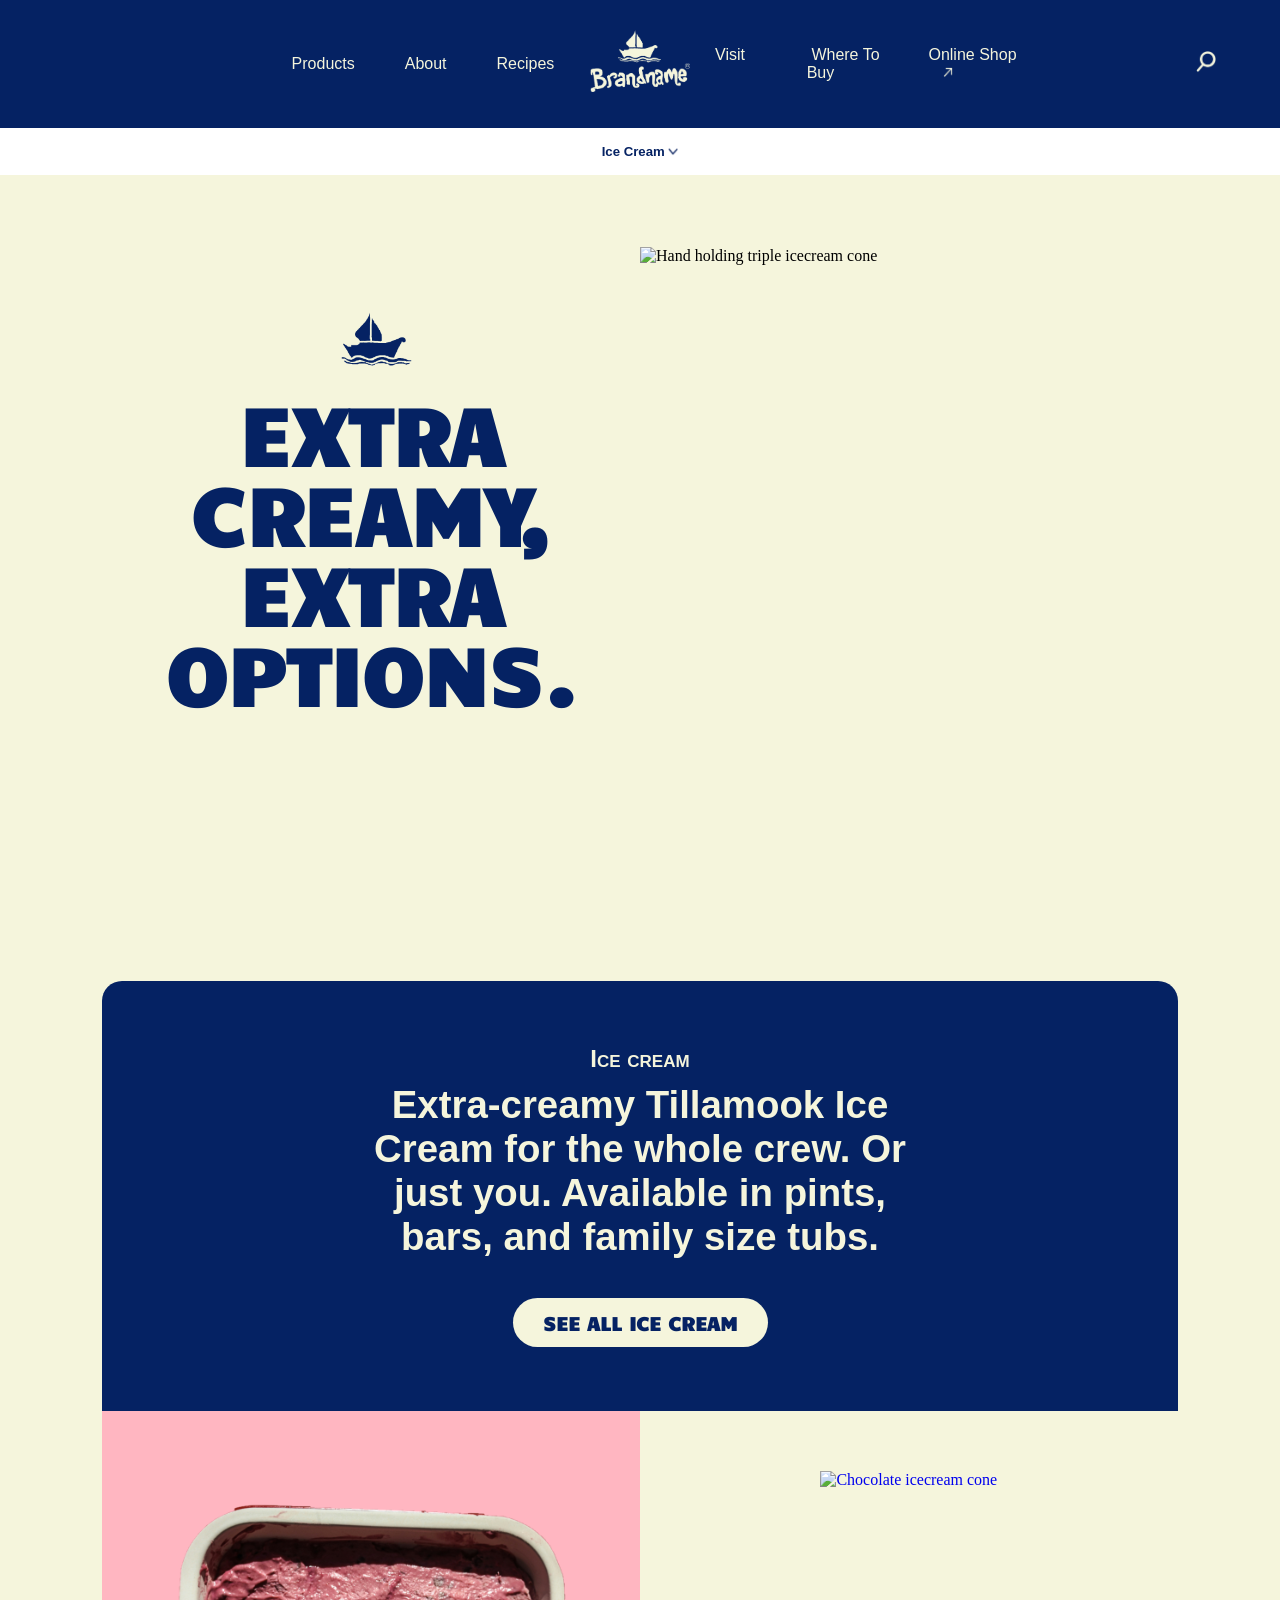
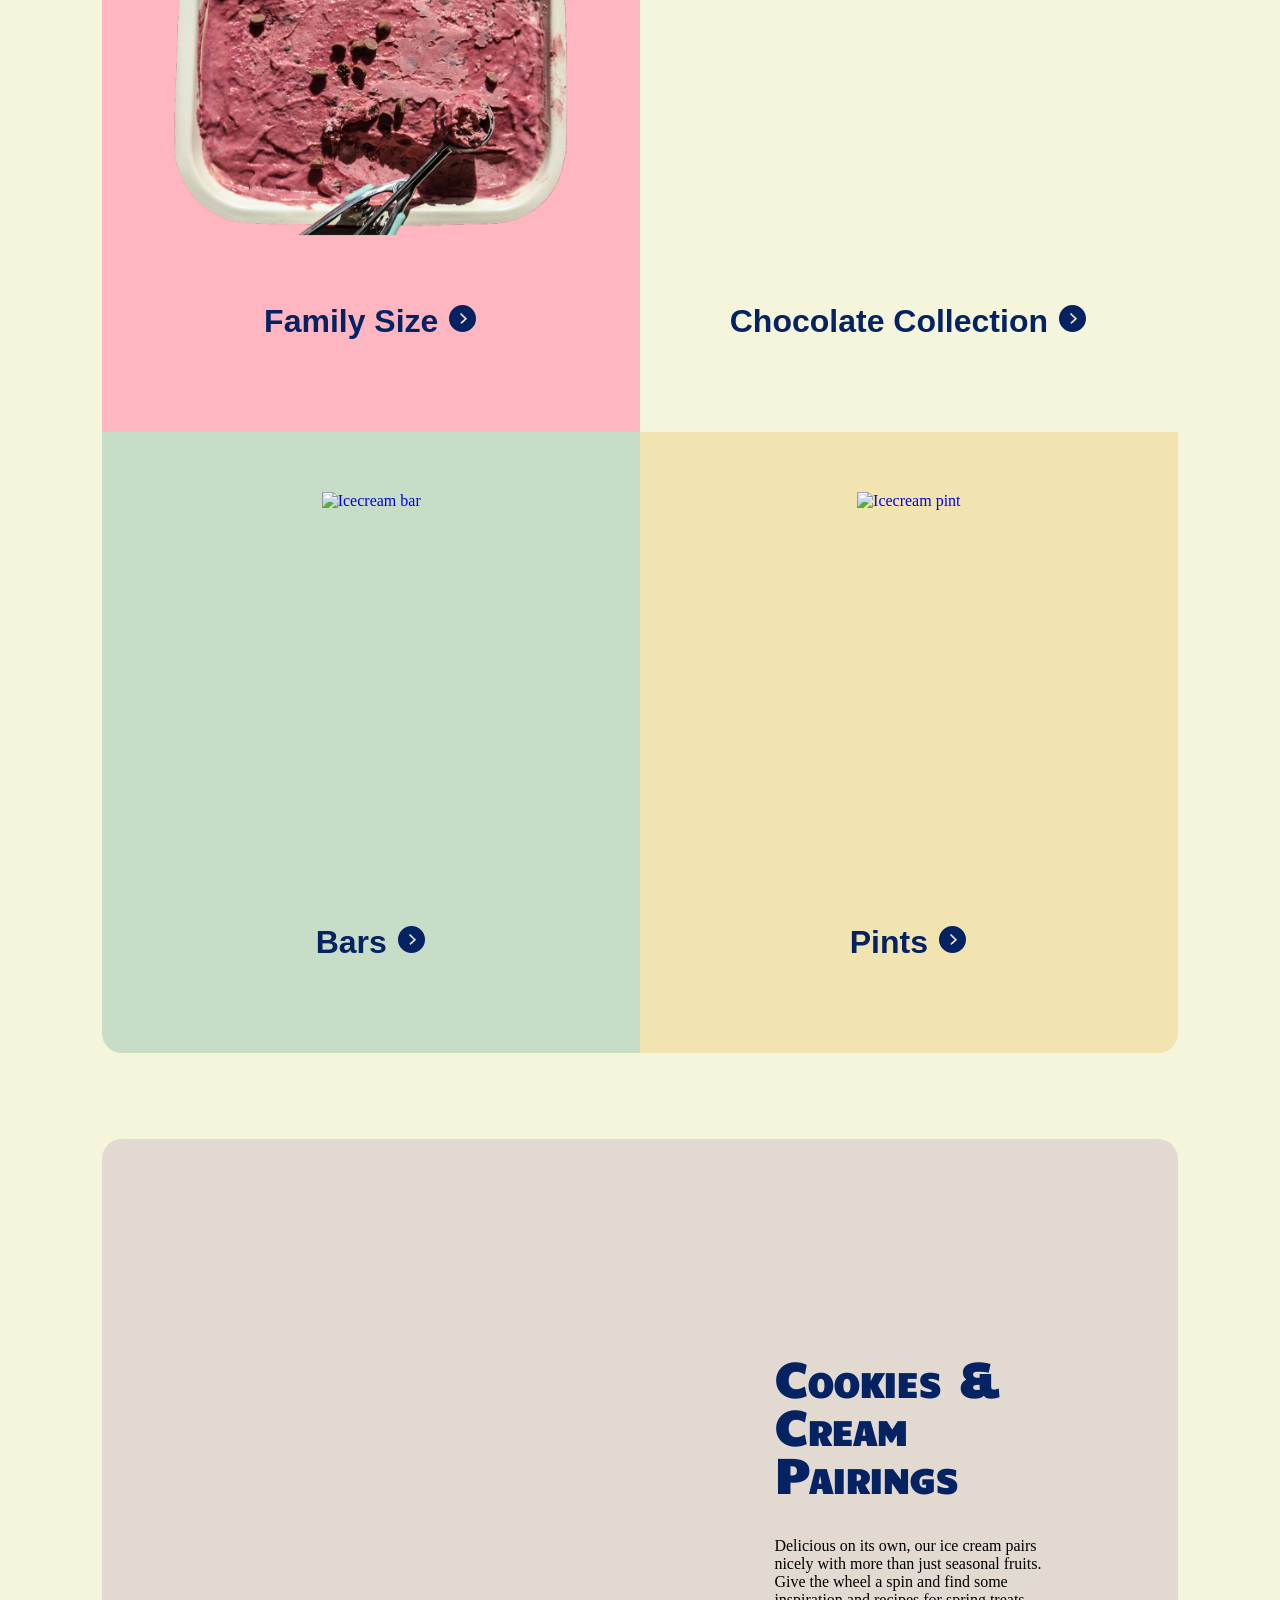
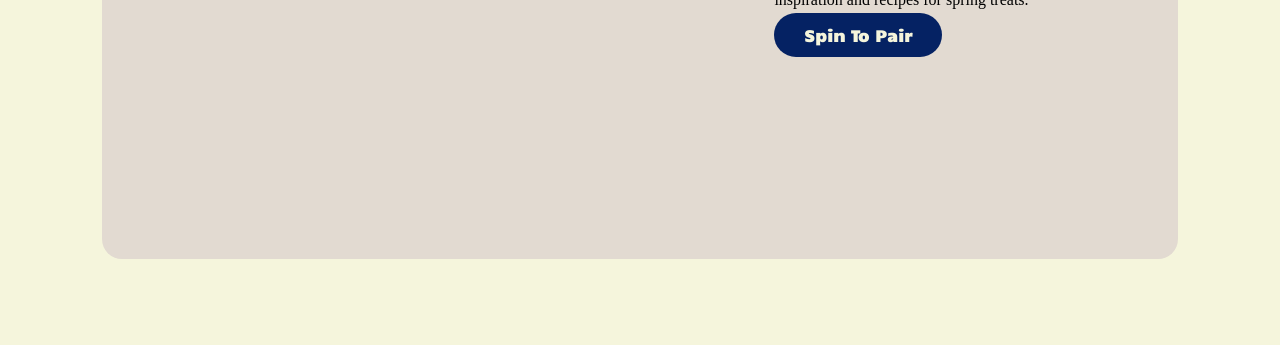
==== commit 1fb8de09: "Progress on pairings section - Made progress on pairings section - Adjusted first section image" ====
--- a/index.html
+++ b/index.html
@@ -33,13 +33,13 @@
   </header>
 
   <main>
-    <section class="half-n-half">
+    <section id="attention-grabber" class="half-n-half">
       <div class="text-half">
         <img src="./images/sailboat-blue.png" alt="blue sailboat icon" width="100">
         <h2>EXTRA<br> CREAMY,<br> EXTRA<br> OPTIONS.</h2>
       </div>
       <div class="img-half">
-        <img src="./images/triple-icecream-cone-2.png" alt="Hand holding triple icecream cone">
+        <img src="./images/triple-icecream-cone-2.png" alt="Hand holding triple icecream cone" height="10" width="10">
       </div>
     </section>
 
@@ -69,7 +69,18 @@
       </div>
     </section>
 
-    <section id="pairings"></section>
+    <section id="pairings" class="half-n-half">
+      <div class="img-half">
+        <img src="./images/Icecream-pint-2.png" alt="">
+      </div>
+      <div class="text-half">
+        <div class="skinny-text-box">
+          <h2>Cookies & Cream Pairings</h2>
+          <p>Delicious on its own, our ice cream pairs nicely with more than just seasonal fruits. Give the wheel a spin and find some inspiration and recipes for spring treats.</p>
+          <a>Spin To Pair</a>
+        </div>
+      </div>
+    </section>
     <section id="new-flavors"></section>
     <section id="recipes"></section>
     <section id="story"></section>
--- a/style.css
+++ b/style.css
@@ -69,20 +69,10 @@
 main {
   padding: 0% 8%;
 }
-.half-n-half {
-  display: flex;
-  box-sizing: border-box;
-  width: 100%;
-  height: 80vh;
-}
-.text-half {
-  width: 50%;
-  display: flex;
-  justify-content: center;
-  align-items: center;
-  flex-direction: column;
-}
-.text-half h2 {
+#attention-grabber {
+  margin-top: 0%;
+}
+#attention-grabber h2 {
   font-family: Candal;
   font-size: 5em;
   font-weight: 900;
@@ -91,15 +81,55 @@
   text-align: center;
   margin-top: 0%;
 }
+#attention-grabber > .img-half {
+  display: flex;
+  align-items: end;
+  /* width: 50%; */
+}
+#attention-grabber > .img-half > img {
+  /* max-width: 50%; */
+  height: 90%;
+  width: auto;
+}
+.half-n-half {
+  display: flex;
+  box-sizing: border-box;
+  width: 100%;
+  height: 80vh;
+  margin: 8% 0px;
+}
+.text-half {
+  width: 50%;
+  display: flex;
+  justify-content: center;
+  align-items: center;
+  flex-direction: column;
+}
+.text-half h2 {
+  font-family: Candal;
+  font-variant: small-caps;
+  font-size: 3em;
+  font-weight: 900;
+  line-height: 100%;
+  color: #052263;
+  text-align: left;
+  margin-top: 0%;
+}
+.skinny-text-box {
+  width: 50%;
+}
 .img-half {
+  /* max-width: 50%; */
   width: 50%;
   display: flex;
   justify-content: right;
-  align-items: end;
-}
-.img-half > img {
-  height: 80%;
+  align-items: center;
+}
+.img-half img {
+  height: auto;
   float: right;
+  width: 100%;
+  max-width: 100%;
 }
 
 #icecream-selection {
@@ -187,4 +217,20 @@
 #icecream-pints {
   background-color: #f2e4b0;
   border-bottom-right-radius: 20px;
+}
+
+
+#pairings {
+  background-color: #e2dad1;
+  border-radius: 20px;
+}
+#pairings a {
+  text-decoration: none;
+  background-color: #052263;
+  color: #f5f5dc;
+  font-family: Candal;
+  font-size: 100%;
+  font-weight: bold;
+  padding: 12px 30px;
+  border-radius: 50px;
 }
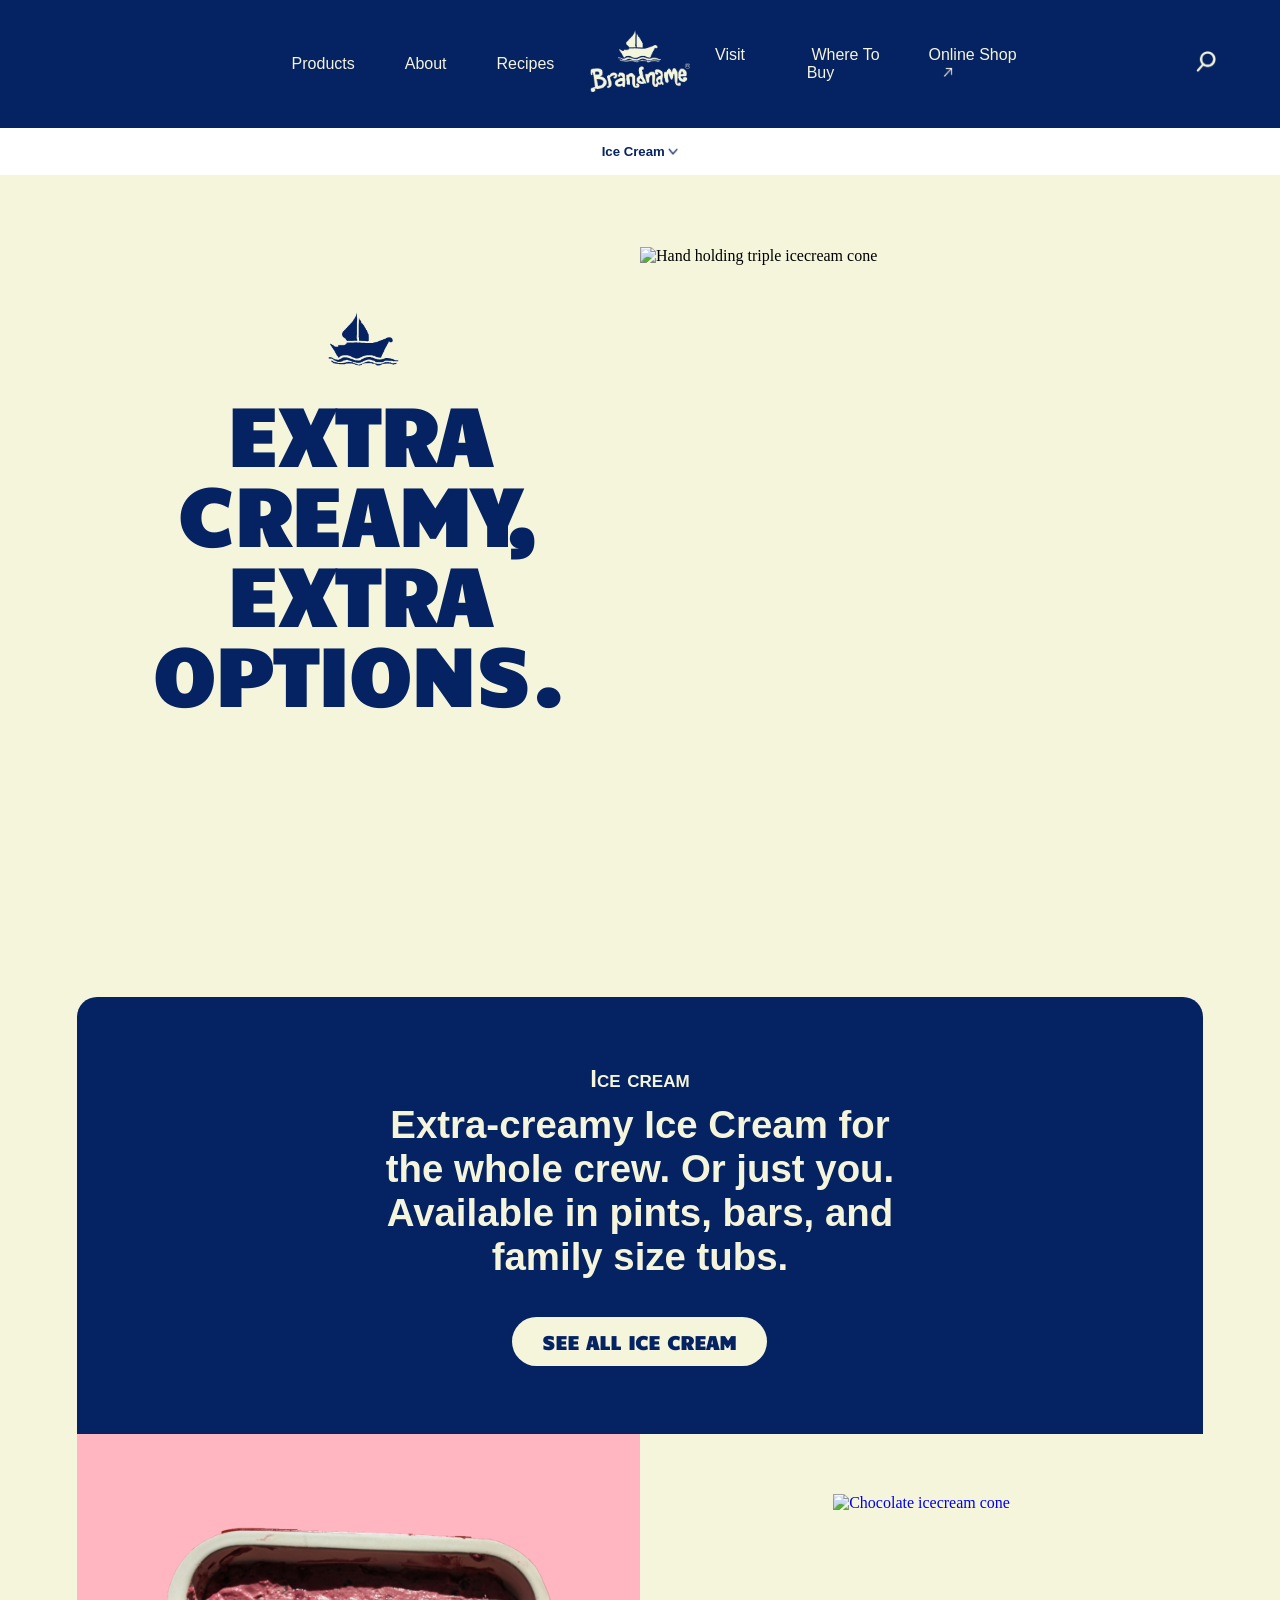
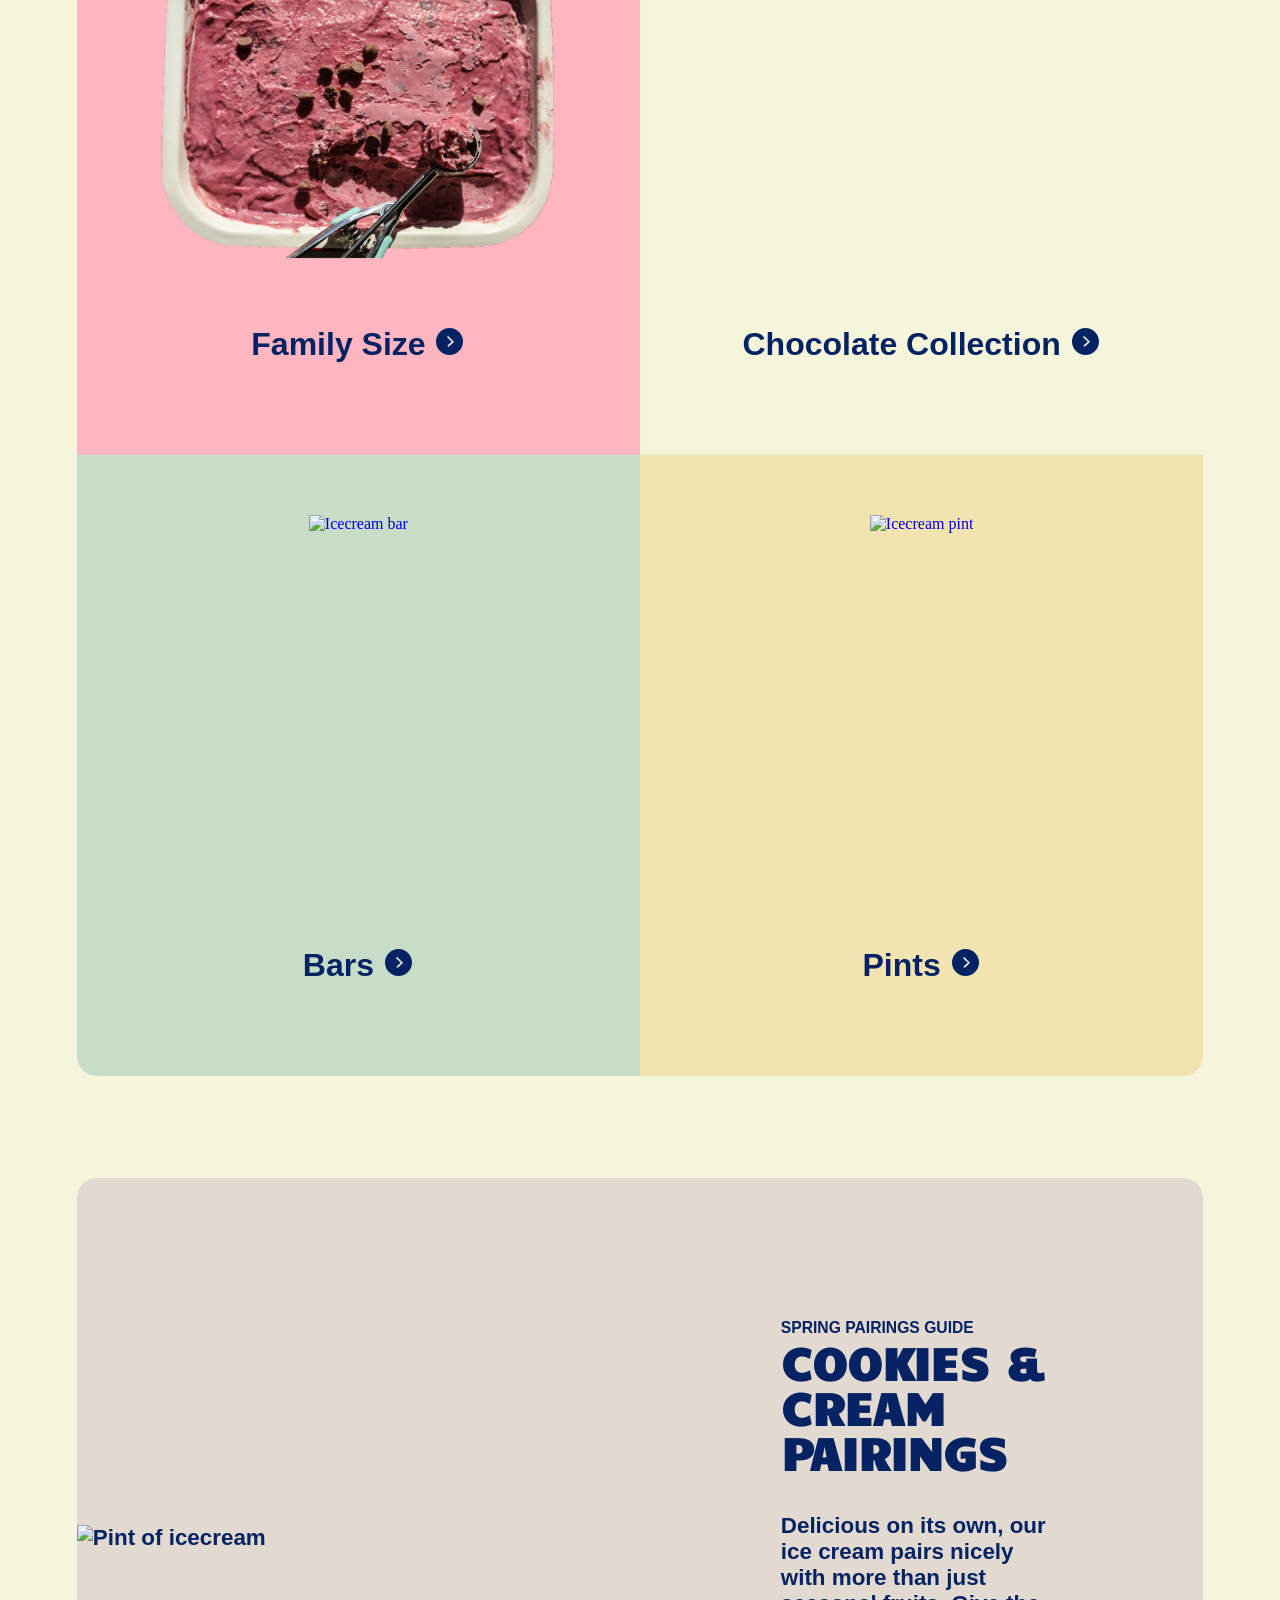
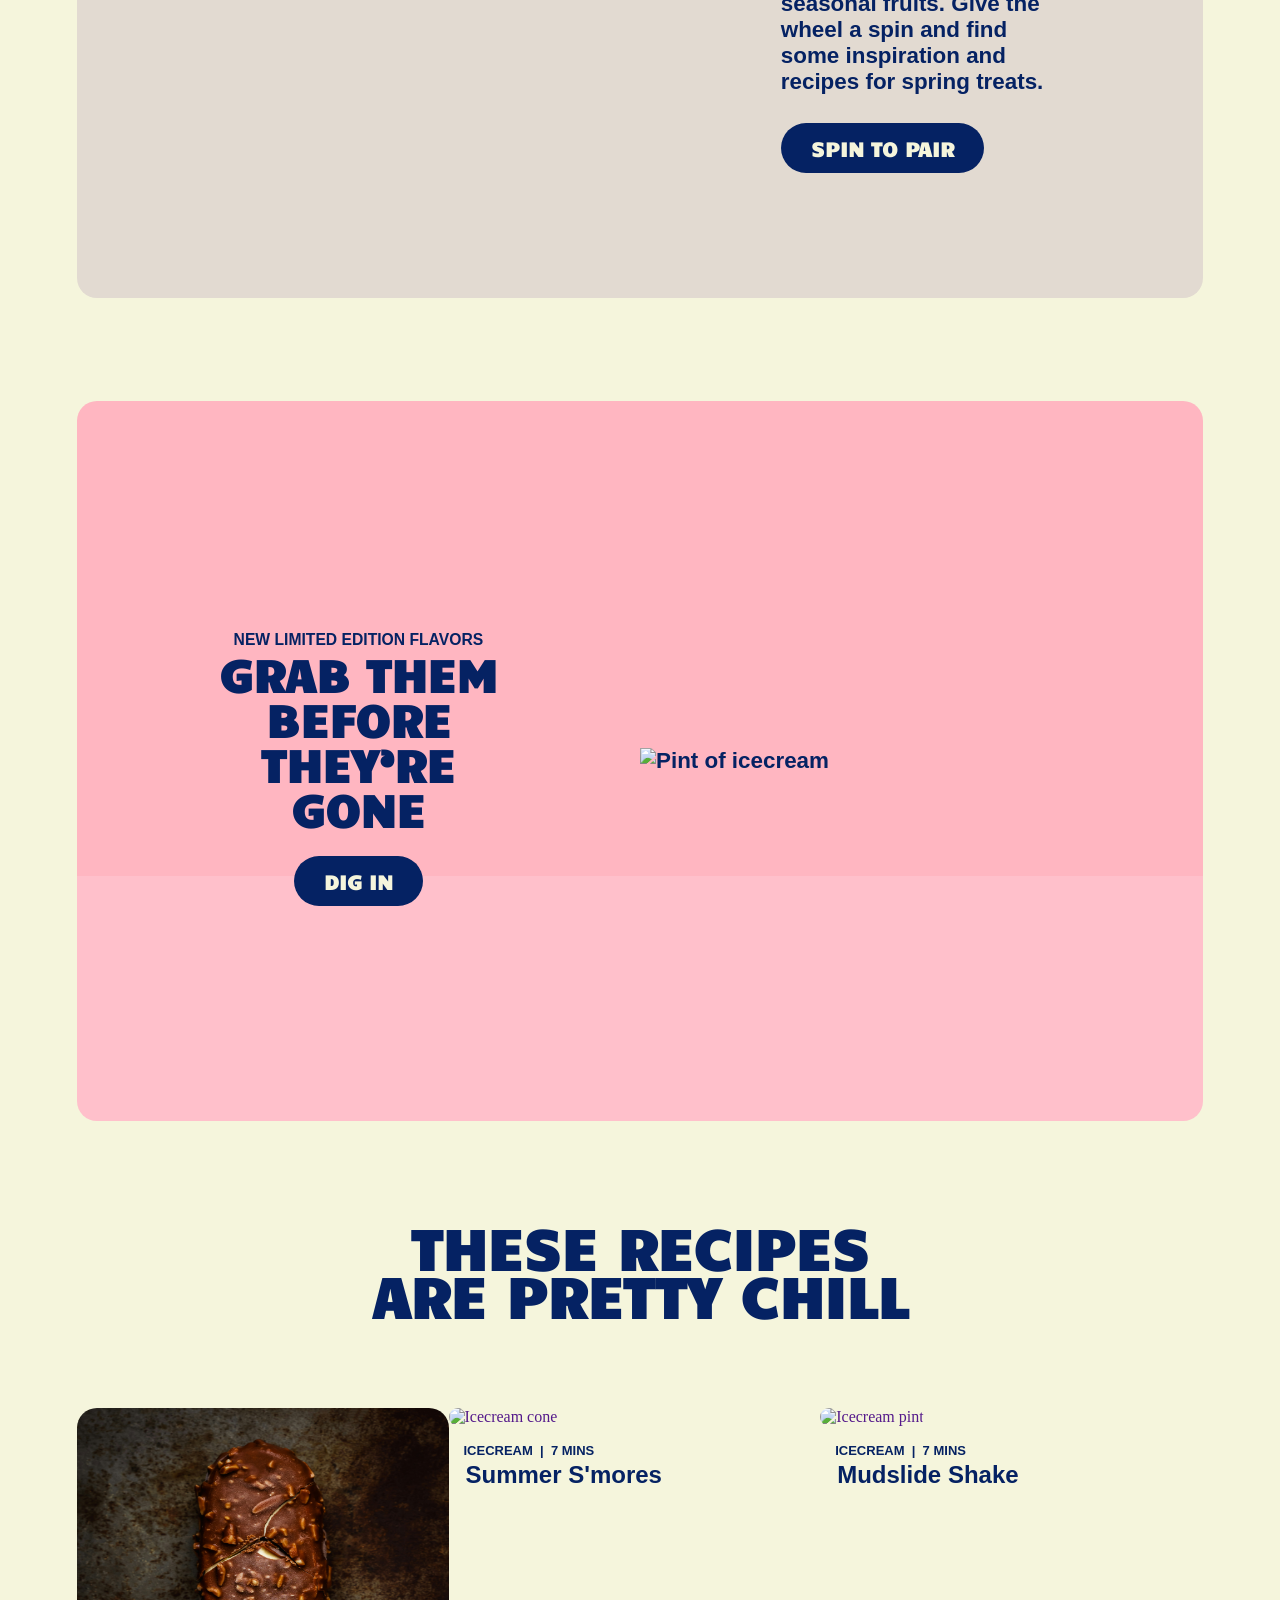
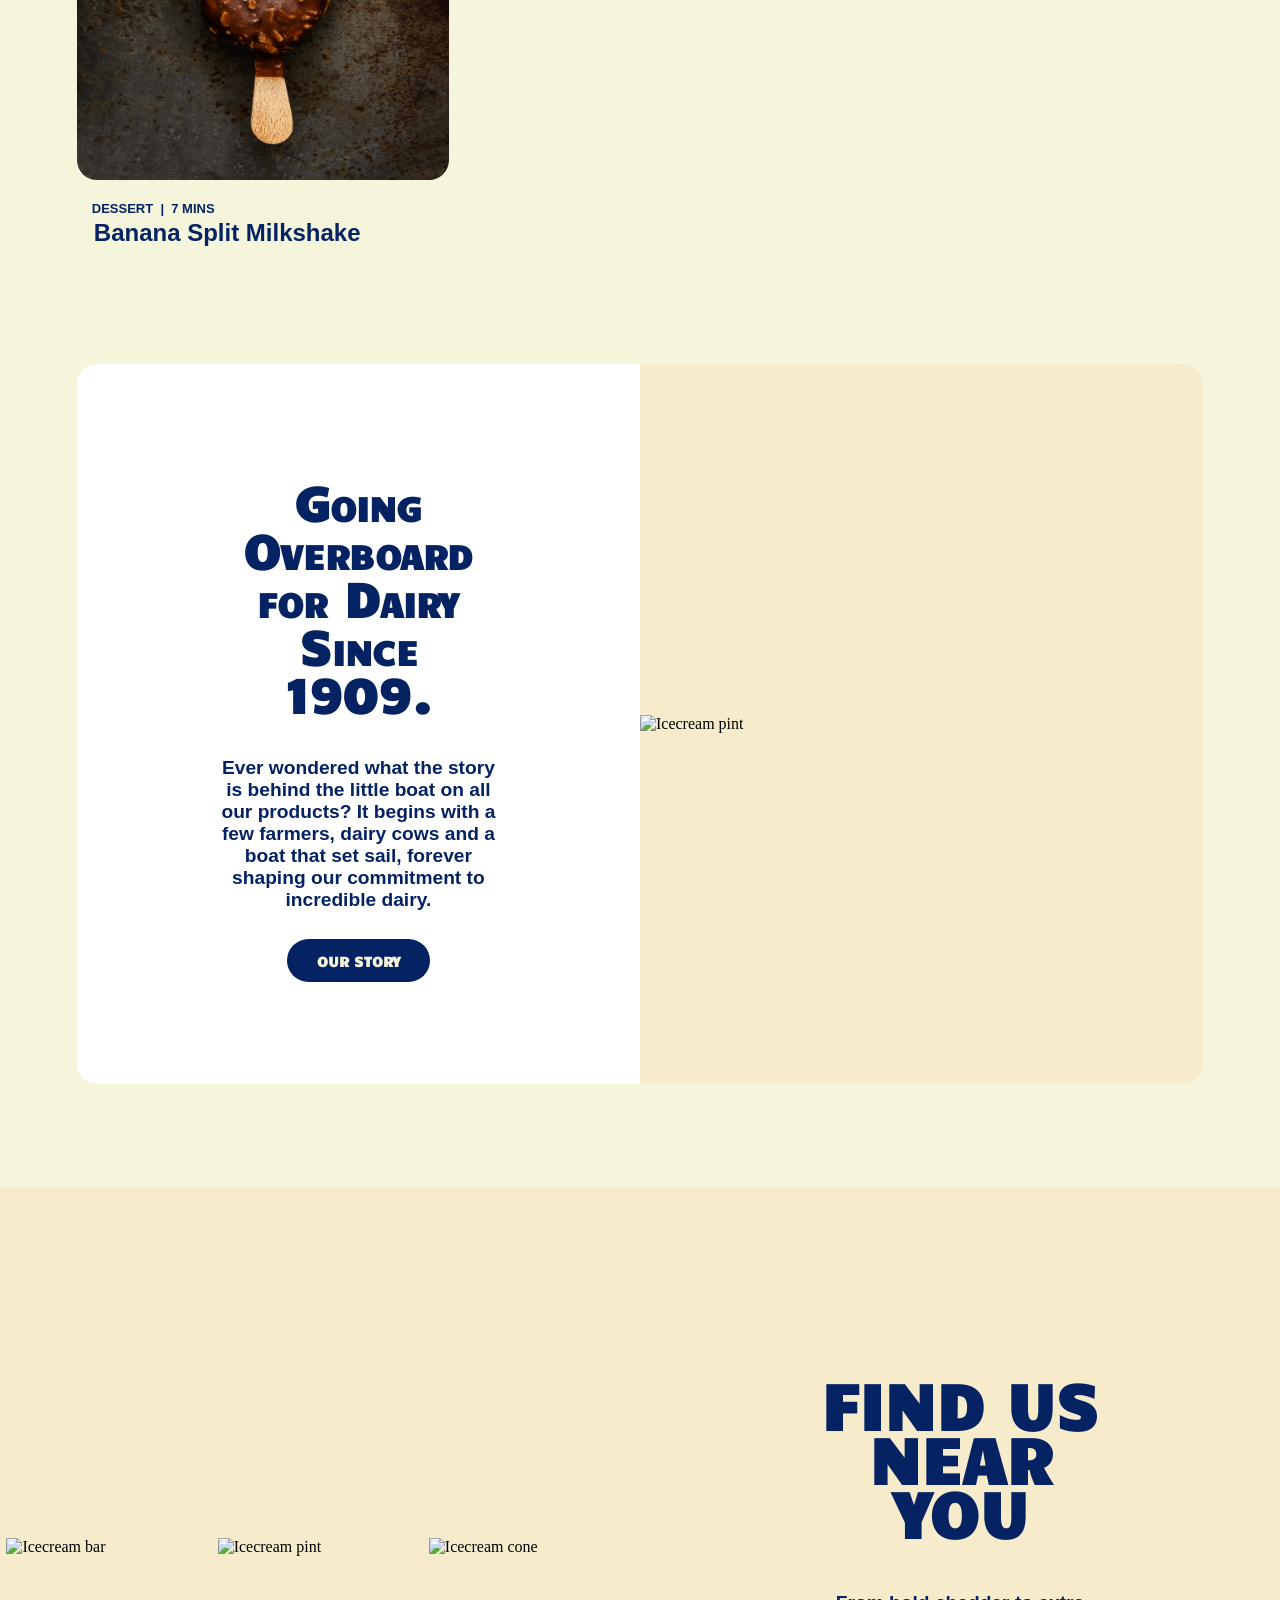
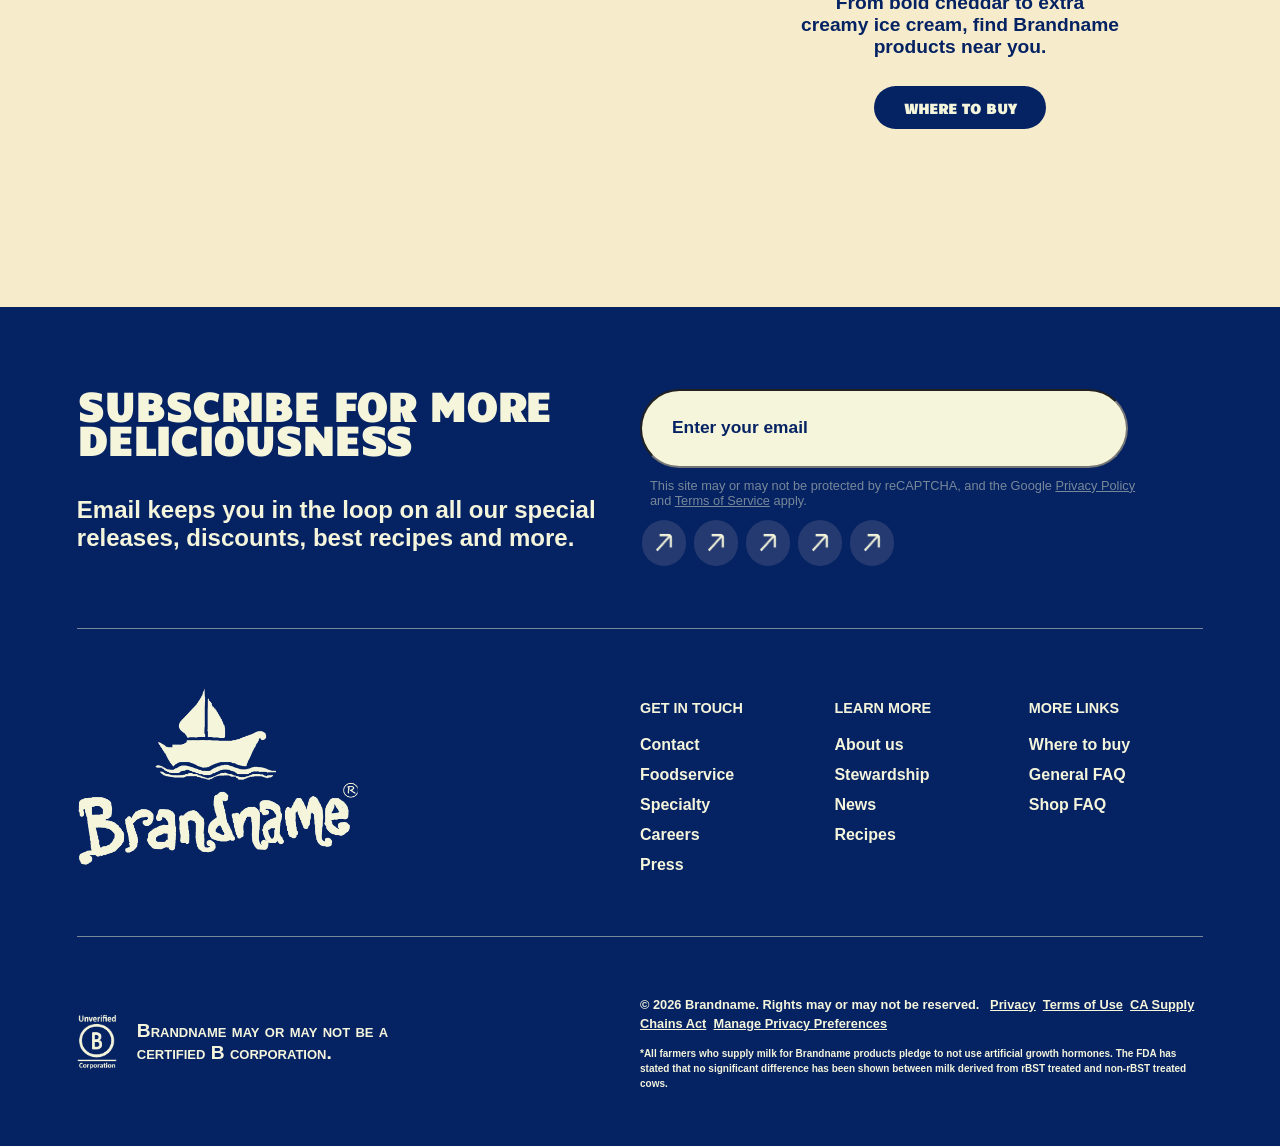
==== commit 521afe2d: "Finished general strucure - Added: new-flavors section, recipes section, story section, locations se" ====
--- a/index.html
+++ b/index.html
@@ -46,7 +46,7 @@
     <section id="icecream-selection">
       <div id="icecream-description">
         <h2>Ice cream</h2>
-        <p>Extra-creamy Tillamook Ice Cream for the whole crew. Or just you. Available in pints, bars, and family size tubs.</p>
+        <p>Extra-creamy Ice Cream for the whole crew. Or just you. Available in pints, bars, and family size tubs.</p>
         <a href="./all-icecream.html">SEE ALL ICE CREAM</a>
       </div>
       <div id="icecream-categories">
@@ -71,25 +71,146 @@
 
     <section id="pairings" class="half-n-half">
       <div class="img-half">
-        <img src="./images/Icecream-pint-2.png" alt="">
+        <img src="./images/Icecream-pint-2.png" alt="Pint of icecream">
       </div>
       <div class="text-half">
         <div class="skinny-text-box">
+          <span>Spring pairings guide</span>
           <h2>Cookies & Cream Pairings</h2>
           <p>Delicious on its own, our ice cream pairs nicely with more than just seasonal fruits. Give the wheel a spin and find some inspiration and recipes for spring treats.</p>
           <a>Spin To Pair</a>
         </div>
       </div>
     </section>
-    <section id="new-flavors"></section>
-    <section id="recipes"></section>
-    <section id="story"></section>
-    <section id="locations"></section>
+    <section id="new-flavors" class="half-n-half">
+      <div class="text-half">
+        <div class="skinny-text-box centered">
+          <span>New limited edition flavors</span>
+          <h2>Grab them before they’re gone</h2>
+          <a>Dig in</a>
+        </div>
+      </div>
+      <div class="img-half">
+        <img src="./images/Icecream-pint-2.png" alt="Pint of icecream">
+      </div>
+    </section>
+    <section id="recipes">
+      <h2>These Recipes<br> are Pretty Chill</h2>
+      <div id="img-row">
+        <section>
+          <a href="">
+            <img src="./images/choc-icecream-bar-2.jpg" alt="Icecream bar">
+            <div class="recipe-text">
+              <span>Dessert &nbsp;|&nbsp; 7 mins</span>
+              <p>Banana Split Milkshake</p>
+            </div>
+          </a>
+        </section>
+        <section>
+          <a href="">
+            <img src="./images/triple-icecream-cone-2.png" alt="Icecream cone">
+            <div class="recipe-text">
+              <span>Icecream &nbsp;|&nbsp; 7 mins</span>
+              <p>Summer S'mores</p>
+            </div>
+          </a>
+        </section>
+        <section>
+          <a href="">
+            <img src="./images/Icecream-pint-2.png" alt="Icecream pint">
+            <div class="recipe-text">
+              <span>Icecream &nbsp;|&nbsp; 7 mins</span>
+              <p>Mudslide Shake</p>
+            </div>
+          </a>
+        </section>
+      </div>
+    </section>
+    <section id="story" class="half-n-half">
+      <div class="text-half">
+        <div class="skinny-text-box centered">
+          <h2 class="centered">Going Overboard for Dairy Since 1909.</h2>
+          <p>Ever wondered what the story is behind the little boat on all our products? It begins with a few farmers, dairy cows and a boat that set sail, forever shaping our commitment to incredible dairy.</p>
+          <a href="">Our story</a>
+        </div>
+      </div>
+      <div class="img-half"><img src="./images/Icecream-pint-2.png" alt="Icecream pint"></div>
+    </section>
+    <section id="locations" class="half-n-half">
+        <div id="triple-img" class="img-half">
+          <img src="./images/choc-icecream-bar-2.png" alt="Icecream bar">
+          <img src="./images/Icecream-pint-2.png" alt="Icecream pint">
+          <img src="./images/triple-icecream-cone-2.png" alt="Icecream cone">
+        </div>
+
+        <div class="text-half">
+          <div class="skinny-text-box centered">
+            <h2>Find us<br> near you</h2>
+            <p>From bold cheddar to extra creamy ice cream, find Brandname products near you.</p>
+            <a href="">Where to buy</a>
+          </div>
+        </div>
+
+    </section>
   </main>
   <footer>
-    <div id="subscribe"></div>
-    <div id="extra-nav-links"></div>
-    <div id="copyright"></div>
+    <div id="subscribe">
+      <div class="left">
+        <h2>Subscribe for more deliciousness</h2>
+        <p>Email keeps you in the loop on all our special releases, discounts, best recipes and more.</p>
+      </div>
+      <div class="right">
+        <form>
+          <input type="email" placeholder="Enter your email">
+        </form>
+        <p class="smalltext">This site may or may not be protected by reCAPTCHA, and the Google <a href="">Privacy Policy</a> and <a href="">Terms of Service</a> apply.</p>
+        <div id="icon-row">
+          <img src="./images/arrow-icon.png" alt="Arrow icon" width="20">
+          <img src="./images/arrow-icon.png" alt="Arrow icon" width="20">
+          <img src="./images/arrow-icon.png" alt="Arrow icon" width="20">
+          <img src="./images/arrow-icon.png" alt="Arrow icon" width="20">
+          <img src="./images/arrow-icon.png" alt="Arrow icon" width="20">
+        </div>
+      </div>
+    </div>
+    <div id="extra-nav-links">
+      <div id="footer-logo-container">
+        <img src="./images/brandname-logo-7.png" alt="brandname logo">
+      </div>
+      <div id="footer-links">
+        <div id="one" class="footer-link-column">
+          <p>Get in touch</p>
+          <a>Contact</a>
+          <a>Foodservice</a>
+          <a>Specialty</a>
+          <a>Careers</a>
+          <a>Press</a>
+        </div>
+        <div id="two" class="footer-link-column">
+          <p>Learn more</p>
+          <a>About us</a>
+          <a>Stewardship</a>
+          <a>News</a>
+          <a>Recipes</a>
+        </div>
+        <div id="three" class="footer-link-column">
+          <p>More links</p>
+          <a>Where to buy</a>
+          <a>General FAQ</a>
+          <a>Shop FAQ</a>
+        </div>
+      </div>
+    </div>
+    <div id="copyright">
+      <div class="left">
+        <img src="./images/B-icon-3.png" alt="B icon" width="40px">
+        <p>Brandname may or may not be a<br> certified B corporation.</p>
+      </div>
+      <div class="right">
+        <p>&copy; 2026 Brandname. Rights may or may not be reserved. &nbsp; <a>Privacy</a> &nbsp;<a>Terms of Use</a> &nbsp;<a>CA Supply Chains Act</a> &nbsp;<a>Manage Privacy Preferences</a></p>
+        <p id="footnote">*All farmers who supply milk for Brandname products pledge to not use artificial growth hormones. The FDA has stated that no significant difference has been shown between milk derived from rBST treated and non-rBST treated cows.</p>
+      </div>
+    </div>
   </footer>
 </body>
 </html>
--- a/style.css
+++ b/style.css
@@ -67,7 +67,7 @@
 
 
 main {
-  padding: 0% 8%;
+  /* padding: 0% 8%; */
 }
 #attention-grabber {
   margin-top: 0%;
@@ -94,9 +94,12 @@
 .half-n-half {
   display: flex;
   box-sizing: border-box;
-  width: 100%;
+  width: 88%;
   height: 80vh;
-  margin: 8% 0px;
+  /* margin: 8% 0px; */
+  border-radius: 20px;
+
+  margin: 8% auto;
 }
 .text-half {
   width: 50%;
@@ -133,7 +136,8 @@
 }
 
 #icecream-selection {
-  margin: 5% 0%;
+  margin: 5% auto;
+  width: 88%;
 }
 #icecream-description {
   background-color: #052263;
@@ -222,15 +226,339 @@
 
 #pairings {
   background-color: #e2dad1;
+  color: #052263;
+  font-family: 'Gill Sans', 'Gill Sans MT', Calibri, 'Trebuchet MS', sans-serif;
+  font-size: 140%;
+  font-weight: 600;
   border-radius: 20px;
 }
+#pairings span {
+  font-family: Arial, Helvetica, sans-serif;
+  text-transform: uppercase;
+  font-size: 70%;
+  font-weight: bold;
+}
+#pairings h2 {
+  text-transform: uppercase;
+  font-size: 2em;
+}
+#pairings p {
+  margin-top: 0px;
+  margin: 40px 0px;
+}
 #pairings a {
   text-decoration: none;
+  text-transform: uppercase;
   background-color: #052263;
   color: #f5f5dc;
   font-family: Candal;
+  font-size: 90%;
+  font-weight: bold;
+  padding: 12px 30px;
+  margin: 100px 0px;
+  border-radius: 50px;
+}
+
+#new-flavors {
+  background-image: linear-gradient(lightpink 0%, lightpink 66%, pink 66%, pink 100%);
+  background-color: #e2dad1;
+  color: #052263;
+  font-family: 'Gill Sans', 'Gill Sans MT', Calibri, 'Trebuchet MS', sans-serif;
+  font-size: 140%;
+  font-weight: 600;
+  border-radius: 20px;
+}
+#new-flavors span {
+  font-family: Arial, Helvetica, sans-serif;
+  text-transform: uppercase;
+  font-size: 70%;
+  font-weight: bold;
+}
+#new-flavors h2 {
+  text-transform: uppercase;
+  font-size: 2em;
+  text-align: center;
+}
+#new-flavors a {
+  text-decoration: none;
+  text-transform: uppercase;
+  background-color: #052263;
+  color: #f5f5dc;
+  font-family: Candal;
+  font-size: 90%;
+  font-weight: bold;
+  padding: 12px 30px;
+  margin: 100px 0px;
+  border-radius: 50px;
+}
+
+.centered {
+  text-align: center;
+}
+
+#recipes {
+  width: 88%;
+  margin: 8% auto;
+}
+#recipes > h2 {
+  color: #052263;
+  font-family: Candal;
+  text-transform: uppercase;
+  font-size: 3.5em;
+  line-height: 85%;
+  text-align: center;
+  font-weight: 600;
+  margin: 8%;
+}
+#img-row {
+  display: flex;
+  width: 100%;
+}
+#img-row > section {
+  /* flex: 33% 33% 33%; */
+  width: 33%;
+}
+#img-row img {
+  width: 100%;
+  aspect-ratio: 1 / 1;
+  border-radius: 20px;
+}
+#img-row a {
+  text-decoration: none;
+}
+#img-row span {
+  color: #052263;
+  font-family: 'Trebuchet MS', 'Lucida Sans Unicode', 'Lucida Grande', 'Lucida Sans', Arial, sans-serif;
+  font-size: small;
+  font-weight: 900;
+  text-transform: uppercase;
+}
+#img-row p {
+  color: #052263;
+  font-family: 'Lucida Sans', 'Lucida Sans Regular', 'Lucida Grande', 'Lucida Sans Unicode', Geneva, Verdana, sans-serif;
+  font-weight: bold;
+  font-size: 150%;
+  margin: 2px;
+}
+#img-row .recipe-text {
+  margin: 15px;
+}
+
+#story {
+  background-color: white;
+}
+#story .img-half {
+  background-color: #f6eccb;
+  border-radius: 0px 20px 20px 0px;
+}
+#story h2 {
+  text-align: center;
+}
+#story p {
+  color: #052263;
+  margin-top: 0px;
+  margin: 40px 0px;
+
+  font-family: 'Gill Sans', 'Gill Sans MT', Calibri, 'Trebuchet MS', sans-serif;
+  font-size: 120%;
+  font-weight: 600;
+}
+#story a {
+  text-decoration: none;
+  text-transform: uppercase;
+  background-color: #052263;
+  color: #f5f5dc;
+  font-family: Candal;
+  font-size: 90%;
+  font-weight: bold;
+  padding: 12px 30px;
+  margin: 100px 0px;
+  border-radius: 50px;
+}
+
+#locations {
+  background-color: #f6eccb;
+  border-radius: 0px;
+  width: 100%;
+  margin-bottom: 0%;
+}
+#triple-img img {
+  width: 33%;
+}
+#locations h2 {
+  text-align: center;
+  font-size: 4rem;
+  line-height: 85%;
+  text-transform: uppercase;
+}
+#locations p {
+  color: #052263;
+  margin-top: 0px;
+  margin: 40px 0px;
+
+  font-family: 'Gill Sans', 'Gill Sans MT', Calibri, 'Trebuchet MS', sans-serif;
+  font-size: 120%;
+  font-weight: 600;
+}
+#locations a {
+  text-decoration: none;
+  text-transform: uppercase;
+  background-color: #052263;
+  color: #f5f5dc;
+  font-family: Candal;
+  font-size: 90%;
+  font-weight: bold;
+  padding: 12px 30px;
+  margin: 100px 0px;
+  border-radius: 50px;
+}
+
+/* Footer pt1 */
+footer {
+  background-color: #052263;
+  color: #f5f5dc;
+  box-sizing: border-box;
+  width: 100%;
+  display: flex;
+  flex-direction: column;
+  padding: 2% 6%;
+  padding-bottom: 0%;
+}
+#subscribe {
+  display: flex;
+  width: 100%;
+  padding: 2% 0%;
+}
+#subscribe .left {
+  width: 50%;
+}
+#subscribe .right {
+  width: 50%;
+  float: right;
+}
+#subscribe h2 {
+  font-family: Candal;
+  text-transform: uppercase;
+  font-size: 2.5em;
+  line-height: 85%;
+  font-weight: 600;
+}
+#subscribe p {
+  margin-top: 0px;
+  margin: 40px 0px;
+
+  font-family: 'Gill Sans', 'Gill Sans MT', Calibri, 'Trebuchet MS', sans-serif;
+  font-size: 150%;
+  font-weight: 600;
+}
+#subscribe .right {
+  margin: 3%;
+}
+#subscribe input {
+  background-color: #f5f5dc;
+  color: #052263;
+  width: 80%;
+  /* margin: 5%; */
+  padding: 30px;
+  border-radius: 50px;
+}
+#subscribe input::placeholder {
+  color: #052263;
+  font-family: sans-serif;
+  font-size: 130%;
+  font-weight: bold;
+}
+#subscribe .smalltext {
+  color: lightslategrey;
+  font-size: 80%;
+  font-weight: normal;
+  margin: 10px;
+}
+.smalltext a {
+  color: inherit;
+}
+#icon-row img {
+  background-color: #243a71;
+  border-radius: 50px;
+  padding: 12px;
+  margin: 2px;
+}
+
+/* Footer pt2 */
+#footer-logo-container {
+  height: 50%;
+}
+#footer-logo-container img {
+  width: 50%;
+  /* height: 100%; */
+  object-fit: contain;
+}
+
+#footer-links {
+  display: flex;
+  width: 100%;
+  gap: 20px;
+}
+#extra-nav-links {
+  display: flex;
+  width: 100%;
+  padding: 5% 0%;
+  border-top: .5px solid lightslategrey;
+  border-bottom: .5px solid lightslategrey;
+}
+#extra-nav-links > * {
+  width: 50%;
+}
+
+.footer-link-column {
+  display: flex;
+  flex-direction: column;
+  width: 33%;
+}
+.footer-link-column p {
+  font-family: 'Lucida Sans', 'Lucida Sans Regular', 'Lucida Grande', 'Lucida Sans Unicode', Geneva, Verdana, sans-serif;
+  font-size: 90%;
+  font-weight: bold;
+  text-transform: uppercase;
+}
+.footer-link-column a {
+  font-family: sans-serif;
   font-size: 100%;
   font-weight: bold;
-  padding: 12px 30px;
-  border-radius: 50px;
+  padding: 6px 0px;
+}
+
+/* Footer pt3 */
+#copyright {
+  display: flex;
+  padding: 4% 0%;
+}
+#copyright > * {
+  width: 50%;
+}
+#copyright .left {
+  display: flex;
+  align-items: center;
+}
+#copyright .left p {
+  display: flex;
+  align-items: center;
+  font-family: 'Gill Sans', 'Gill Sans MT', Calibri, 'Trebuchet MS', sans-serif;
+  font-variant: small-caps;
+  font-size: 120%;
+  font-weight: 600;
+  margin: 20px;
+}
+#copyright .right p {
+  font-family: sans-serif;
+  font-size: 80%;
+  font-weight: 600;
+  line-height: 150%;
+}
+#copyright a {
+  text-decoration: underline;
+}
+#copyright #footnote {
+  font-size: x-small;
+  line-height: 150%;
 }
